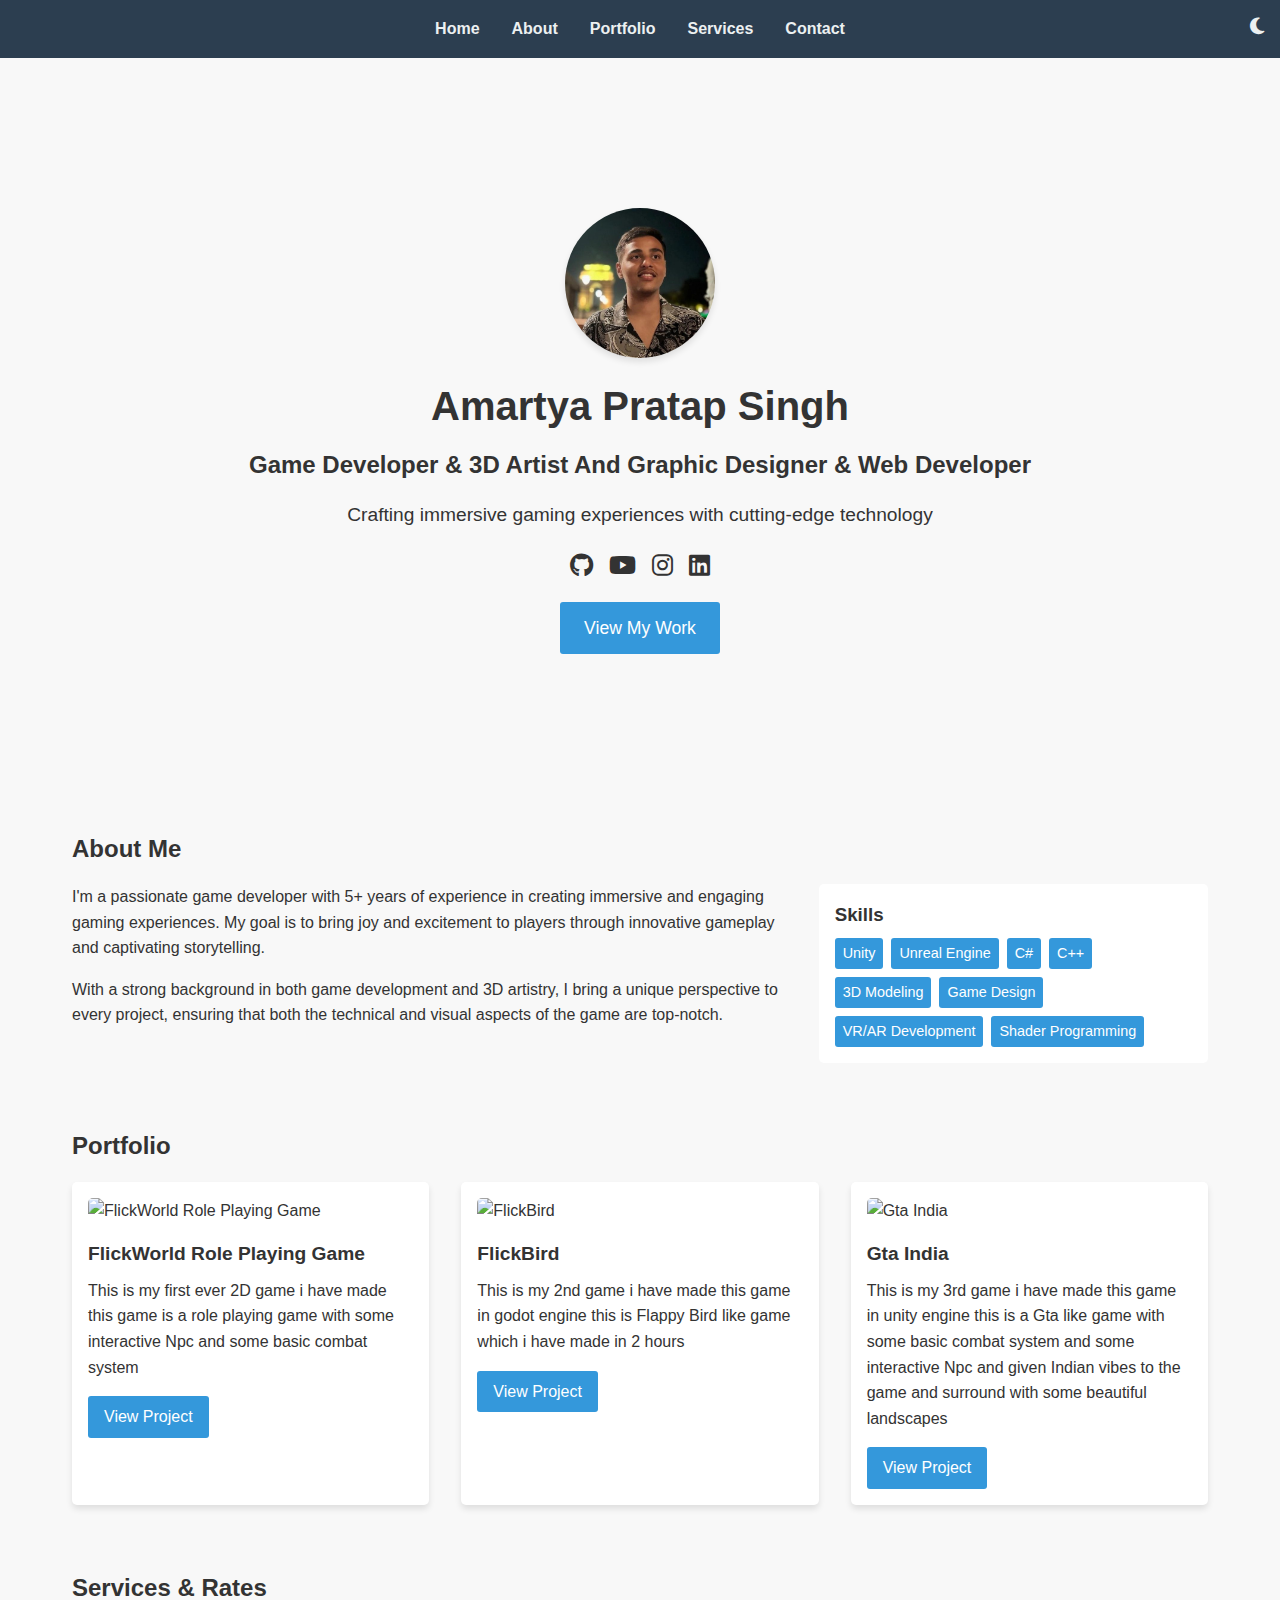
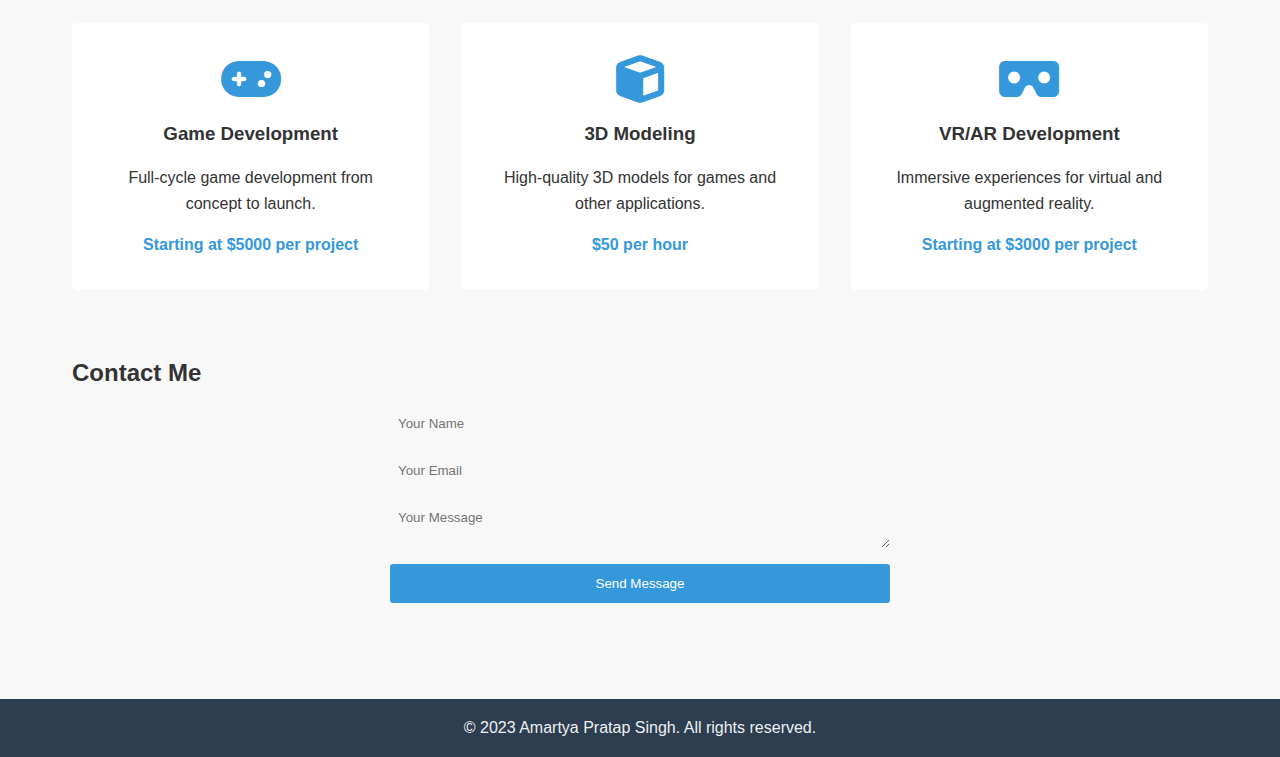
==== index.html @ 83cd5922 "Adding more Detail to my project 3" ====
<!DOCTYPE html>
<html lang="en">
<head>
    <meta charset="UTF-8">
    <meta name="viewport" content="width=device-width, initial-scale=1.0">
    <title>Amartya Pratap Singh - Game Developer</title>
    <link rel="stylesheet" href="styles.css">
    <link rel="stylesheet" href="https://cdnjs.cloudflare.com/ajax/libs/font-awesome/6.1.1/css/all.min.css">
</head>
<body>
    <header>
        <nav>
            <ul>
                <li><a href="#home">Home</a></li>
                <li><a href="#about">About</a></li>
                <li><a href="#portfolio">Portfolio</a></li>
                <li><a href="#services">Services</a></li>
                <li><a href="#contact">Contact</a></li>
            </ul>
        </nav>
        <button id="dark-mode-toggle" aria-label="Toggle dark mode">
            <i class="fas fa-moon"></i>
        </button>
    </header>

    <main>
        <section id="home">
            <div class="hero">
                <img src="amar.jpg" alt="Amartya Pratap Singh" class="profile-img">
                <h1>Amartya Pratap Singh</h1>
                <h2>Game Developer & 3D Artist And 
                    Graphic Designer &  Web Developer</h2>
                <p class="tagline">Crafting immersive gaming experiences with cutting-edge technology</p>
                <div class="social-icons">
                    <a href="https://github.com/Amartyapratapsingh" target="_blank"><i class="fab fa-github"></i></a>
                    <a href="https://www.youtube.com/@Dakamo_Games" target="_blank"><i class="fab fa-youtube"></i></a>
                    <a href="https://www.instagram.com/its_amartya_rajput_/" target="_blank"><i class="fab fa-instagram"></i></a>
                    <a href="#" target="_blank"><i class="fab fa-linkedin"></i></a>
                </div>
                <a href="#portfolio" class="btn cta-btn">View My Work</a>
            </div>
        </section>

        <section id="about">
            <h2>About Me</h2>
            <div class="about-content">
                <div class="about-text">
                    <p>I'm a passionate game developer with 5+ years of experience in creating immersive and engaging gaming experiences. My goal is to bring joy and excitement to players through innovative gameplay and captivating storytelling.</p>
                    <p>With a strong background in both game development and 3D artistry, I bring a unique perspective to every project, ensuring that both the technical and visual aspects of the game are top-notch.</p>
                </div>
                <div class="skills">
                    <h3>Skills</h3>
                    <ul>
                        <li>Unity</li>
                        <li>Unreal Engine</li>
                        <li>C#</li>
                        <li>C++</li>
                        <li>3D Modeling</li>
                        <li>Game Design</li>
                        <li>VR/AR Development</li>
                        <li>Shader Programming</li>
                    </ul>
                </div>
            </div>
        </section>

        <section id="portfolio">
            <h2>Portfolio</h2>
            <div class="project-grid">
                <div class="project">
                    <img src="https://img.youtube.com/vi/ZKdiHwu2f4U/sddefault.jpg" alt="FlickWorld Role Playing Game">
                    <h3>FlickWorld Role Playing Game</h3>
                    <p>This is my first ever 2D game i have made this game is a role playing game with some interactive Npc and some basic combat system</p>
                    <a href="flickworld.html" class="btn">View Project</a>
                </div>
                <div class="project">
                    <img src="https://img.youtube.com/vi/R4hfPCxzwcY/maxresdefault.jpg" alt="FlickBird">
                    <h3>FlickBird</h3>
                    <p>This is my 2nd game i have made this game in godot engine this is Flappy Bird like game which i have made in 2 hours </p>
                    <a href="flickbird.html" class="btn">View Project</a>
                </div>
                <div class="project">
                    <img src="https://img.youtube.com/vi/EHe2RUo9k1Y/maxresdefault.jpg" alt="Gta India">
                    <h3>Gta India</h3>
                    <p>This is my 3rd game i have made this game in unity engine this is a Gta like game with some basic combat system and some interactive Npc and given Indian vibes to the game and surround with some beautiful landscapes</p>
                    <a href="gtaindia.html" class="btn">View Project</a>
                </div>
            </div>
        </section>

        <section id="services">
            <h2>Services & Rates</h2>
            <div class="services-grid">
                <div class="service">
                    <i class="fas fa-gamepad"></i>
                    <h3>Game Development</h3>
                    <p>Full-cycle game development from concept to launch.</p>
                    <p class="rate">Starting at $5000 per project</p>
                </div>
                <div class="service">
                    <i class="fas fa-cube"></i>
                    <h3>3D Modeling</h3>
                    <p>High-quality 3D models for games and other applications.</p>
                    <p class="rate">$50 per hour</p>
                </div>
                <div class="service">
                    <i class="fas fa-vr-cardboard"></i>
                    <h3>VR/AR Development</h3>
                    <p>Immersive experiences for virtual and augmented reality.</p>
                    <p class="rate">Starting at $3000 per project</p>
                </div>
            </div>
        </section>

        <section id="contact">
            <h2>Contact Me</h2>
            <form id="contact-form" action="https://formspree.io/f/xoqgwkjv" method="POST">
                <input type="text" name="name" placeholder="Your Name" required>
                <input type="email" name="email" placeholder="Your Email" required>
                <textarea name="message" placeholder="Your Message" required></textarea>
                <button type="submit" class="btn">Send Message</button>
            </form>
        </section>
    </main>

    <footer>
        <p>&copy; 2023 Amartya Pratap Singh. All rights reserved.</p>
    </footer>

    <script src="script.js"></script>
</body>
</html>
---- styles.css ----
/* Reset and base styles */
* {
    margin: 0;
    padding: 0;
    box-sizing: border-box;
}

body {
    font-family: 'Segoe UI', Tahoma, Geneva, Verdana, sans-serif;
    line-height: 1.6;
    color: var(--text-color);
    background-color: var(--bg-color);
    transition: background-color 0.3s ease, color 0.3s ease;
}

/* Header and navigation */
header {
    background-color: var(--header-bg);
    color: var(--header-text);
    padding: 1rem 0;
    position: fixed;
    width: 100%;
    top: 0;
    z-index: 1000;
}

nav ul {
    display: flex;
    justify-content: center;
    list-style: none;
}

nav ul li {
    margin: 0 1rem;
}

nav ul li a {
    color: var(--header-text);
    text-decoration: none;
    font-weight: bold;
    transition: color 0.3s ease;
}

nav ul li a:hover {
    color: #3498db;
}

/* Main content */
main {
    max-width: 1200px;
    margin: 0 auto;
    padding: 6rem 2rem 2rem;
}

section {
    margin-bottom: 4rem;
}

h1, h2, h3 {
    margin-bottom: 1rem;
    color: var(--heading-color);
}

/* Home section */
#home {
    text-align: center;
    padding: 3rem 0;
}

.hero {
    display: flex;
    flex-direction: column;
    align-items: center;
}

.profile-img {
    width: 150px;
    height: 150px;
    border-radius: 50%;
    margin-bottom: 1rem;
    box-shadow: 0 4px 6px rgba(0, 0, 0, 0.1);
}

#home h1 {
    font-size: 2.5rem;
    margin-bottom: 0.5rem;
}

#home h2 {
    font-size: 1.5rem;
    color: var(--subheading-color);
    margin-bottom: 1rem;
}

.social-icons {
    display: flex;
    gap: 1rem;
}

.social-icons a {
    color: var(--heading-color);
    font-size: 1.5rem;
    transition: color 0.3s ease;
}

.social-icons a:hover {
    color: #3498db;
}

/* About section */
#about p {
    margin-bottom: 1rem;
}

.skills {
    background-color: var(--project-bg);
    padding: 1rem;
    border-radius: 5px;
}

.skills h3 {
    margin-bottom: 0.5rem;
}

.skills ul {
    display: flex;
    flex-wrap: wrap;
    gap: 0.5rem;
    list-style: none;
}

.skills li {
    background-color: #3498db;
    color: #fff;
    padding: 0.25rem 0.5rem;
    border-radius: 3px;
    font-size: 0.9rem;
}

/* Projects section */
.project-grid {
    display: grid;
    grid-template-columns: repeat(auto-fit, minmax(300px, 1fr));
    gap: 2rem;
}

.project {
    background-color: var(--project-bg);
    padding: 1rem;
    border-radius: 5px;
    box-shadow: 0 4px 6px var(--project-shadow);
    transition: transform 0.3s ease;
}

.project:hover {
    transform: translateY(-5px);
}

.project img {
    width: 100%;
    border-radius: 5px;
    margin-bottom: 1rem;
}

.project h3 {
    font-size: 1.2rem;
    margin-bottom: 0.5rem;
}

.project p {
    margin-bottom: 1rem;
    color: var(--text-color);
}

.btn {
    display: inline-block;
    background-color: #3498db;
    color: #ffffff;
    padding: 0.5rem 1rem;
    text-decoration: none;
    border-radius: 3px;
    transition: background-color 0.3s ease;
}

.btn:hover {
    background-color: #2980b9;
}

/* Contact form */
#contact-form {
    display: flex;
    flex-direction: column;
    max-width: 500px;
    margin: 0 auto;
}

#contact-form input,
#contact-form textarea {
    margin-bottom: 1rem;
    padding: 0.5rem;
    border: 1px solid var(--subheading-color);
    border-radius: 3px;
    font-family: inherit;
    background-color: var(--bg-color);
    color: var(--text-color);
}

#contact-form button {
    background-color: #3498db;
    color: #ffffff;
    padding: 0.75rem;
    border: none;
    border-radius: 3px;
    cursor: pointer;
    transition: background-color 0.3s ease;
}

#contact-form button:hover {
    background-color: #2980b9;
}

/* Footer */
footer {
    text-align: center;
    padding: 1rem 0;
    background-color: #2c3e50;
    color: #ecf0f1;
}

/* Responsive design */
@media (max-width: 768px) {
    nav ul {
        flex-direction: column;
        align-items: center;
    }

    nav ul li {
        margin: 0.5rem 0;
    }

    .project-grid {
        grid-template-columns: 1fr;
    }
}

/* Add these variables at the top of your CSS file */
:root {
    --bg-color: #f8f8f8;
    --text-color: #333;
    --header-bg: #2c3e50;
    --header-text: #ecf0f1;
    --project-bg: #fff;
    --project-shadow: rgba(0, 0, 0, 0.1);
}

/* Dark mode variables */
.dark-mode {
    --bg-color: #1a1a1a;
    --text-color: #f0f0f0;
    --header-bg: #1c2833;
    --header-text: #ffffff;
    --project-bg: #2c3e50;
    --project-shadow: rgba(255, 255, 255, 0.1);
    --heading-color: #ffffff;
    --subheading-color: #bdc3c7;
}

/* Add styles for the dark mode toggle button */
#dark-mode-toggle {
    background: none;
    border: none;
    color: var(--header-text);
    font-size: 1.2rem;
    cursor: pointer;
    position: absolute;
    top: 1rem;
    right: 1rem;
}

/* Add these new styles to your existing CSS file */

/* Home section */
#home .hero {
    display: flex;
    flex-direction: column;
    align-items: center;
    text-align: center;
    padding: 4rem 0;
}

.tagline {
    font-size: 1.2rem;
    color: var(--subheading-color);
    margin-bottom: 1rem;
}

.cta-btn {
    margin-top: 1rem;
    font-size: 1.1rem;
    padding: 0.75rem 1.5rem;
}

/* About section */
.about-content {
    display: flex;
    gap: 2rem;
}

.about-text {
    flex: 2;
}

.skills {
    flex: 1;
}

/* Portfolio section */
.project {
    transition: transform 0.3s ease, box-shadow 0.3s ease;
}

.project:hover {
    transform: translateY(-10px);
    box-shadow: 0 10px 20px rgba(0, 0, 0, 0.2);
}

/* Services section */
.services-grid {
    display: grid;
    grid-template-columns: repeat(auto-fit, minmax(250px, 1fr));
    gap: 2rem;
}

.service {
    background-color: var(--project-bg);
    padding: 2rem;
    border-radius: 5px;
    text-align: center;
    transition: transform 0.3s ease;
}

.service:hover {
    transform: translateY(-5px);
}

.service i {
    font-size: 3rem;
    color: #3498db;
    margin-bottom: 1rem;
}

.rate {
    font-weight: bold;
    color: #3498db;
    margin-top: 1rem;
}

/* Responsive design */
@media (max-width: 768px) {
    .about-content {
        flex-direction: column;
    }

    .services-grid {
        grid-template-columns: 1fr;
    }
}

/* Add any additional styles you need to make the new sections look good */

/* Add these styles to your existing CSS file */

#project-details {
    max-width: 1000px;
    margin: 0 auto;
    padding: 2rem;
}

#project-details h1 {
    font-size: 2.5rem;
    margin-bottom: 1rem;
}

.project-info {
    margin-bottom: 2rem;
}

.project-info ul {
    list-style-type: none;
    padding: 0;
}

.project-info li {
    margin-bottom: 0.5rem;
}

.screenshots {
    display: grid;
    grid-template-columns: repeat(2, 1fr);
    gap: 1rem;
    margin-bottom: 2rem;
}

.screenshots img {
    width: 100%;
    height: auto;
    border-radius: 5px;
}

.video-container {
    position: relative;
    padding-bottom: 56.25%; /* 16:9 aspect ratio */
    height: 0;
    overflow: hidden;
}

.video-container iframe {
    position: absolute;
    top: 0;
    left: 0;
    width: 100%;
    height: 100%;
}

@media (max-width: 768px) {
    .screenshots {
        grid-template-columns: 1fr;
    }
}
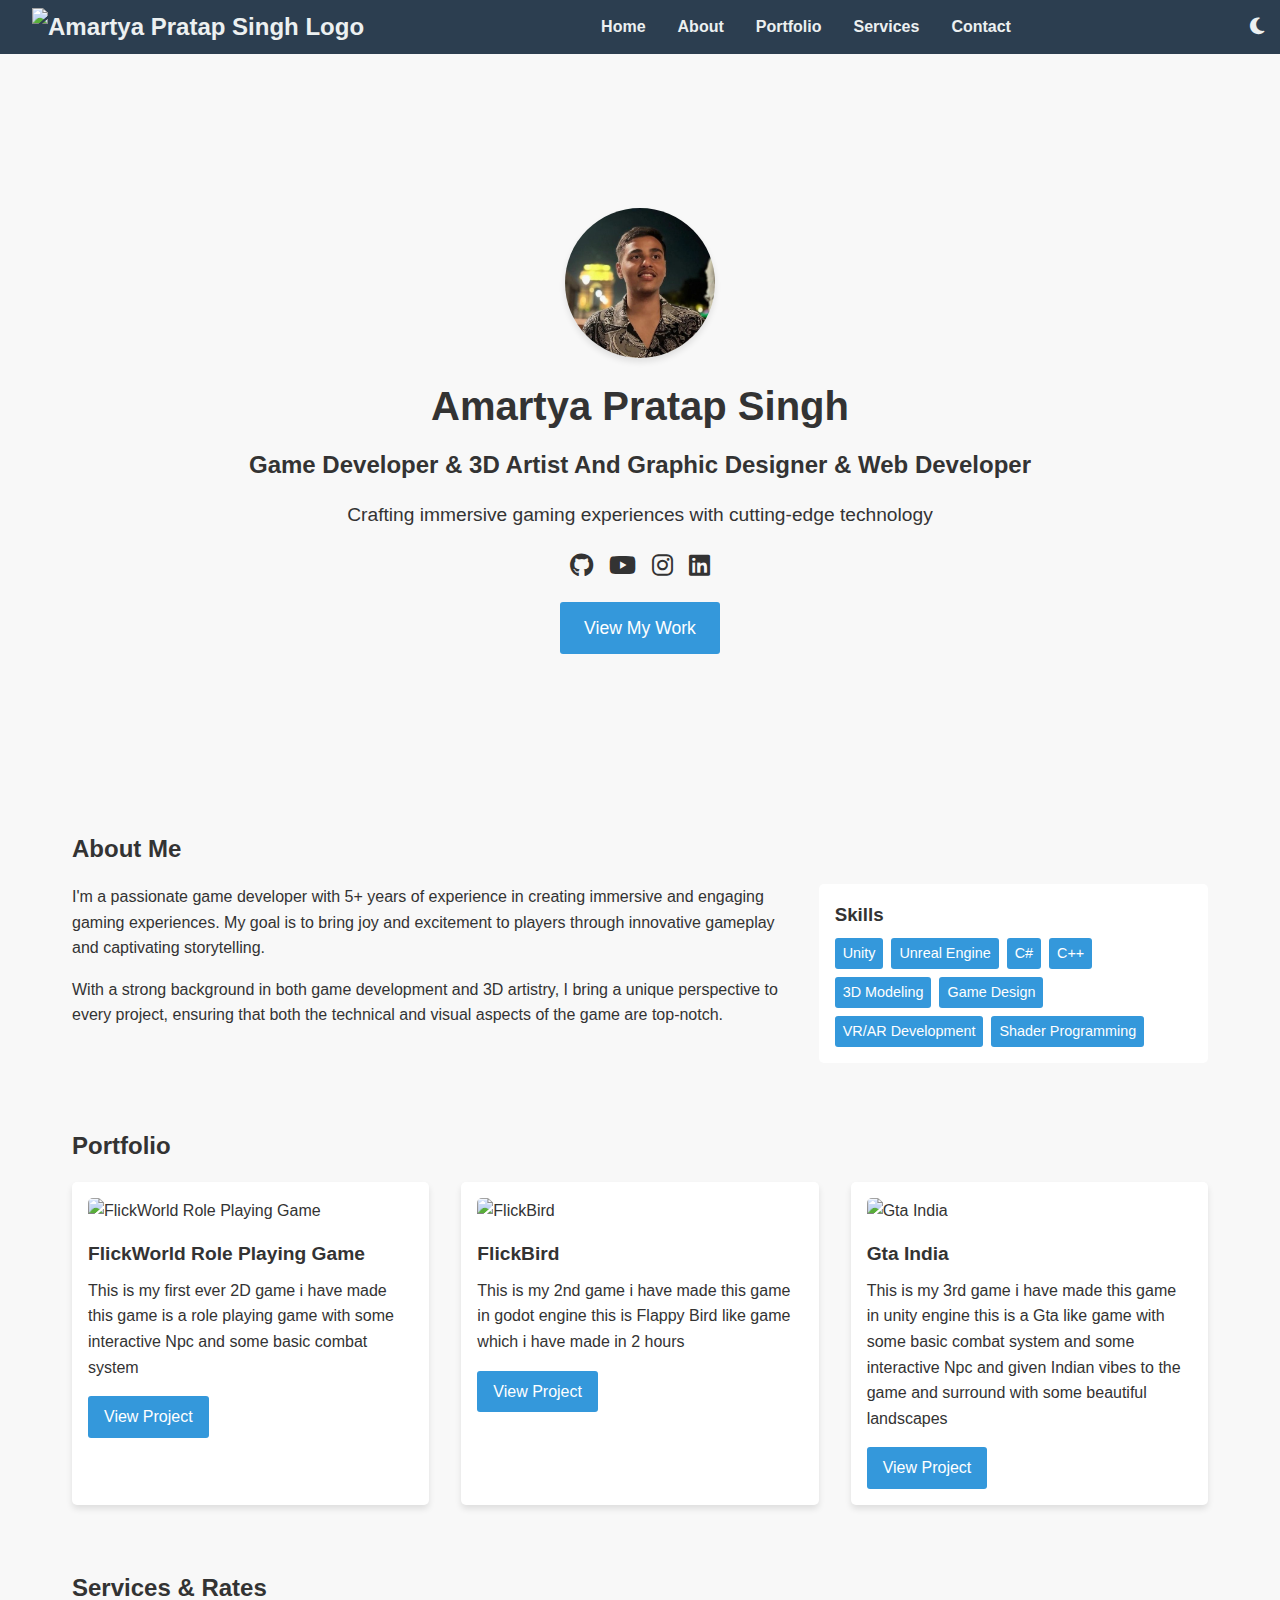
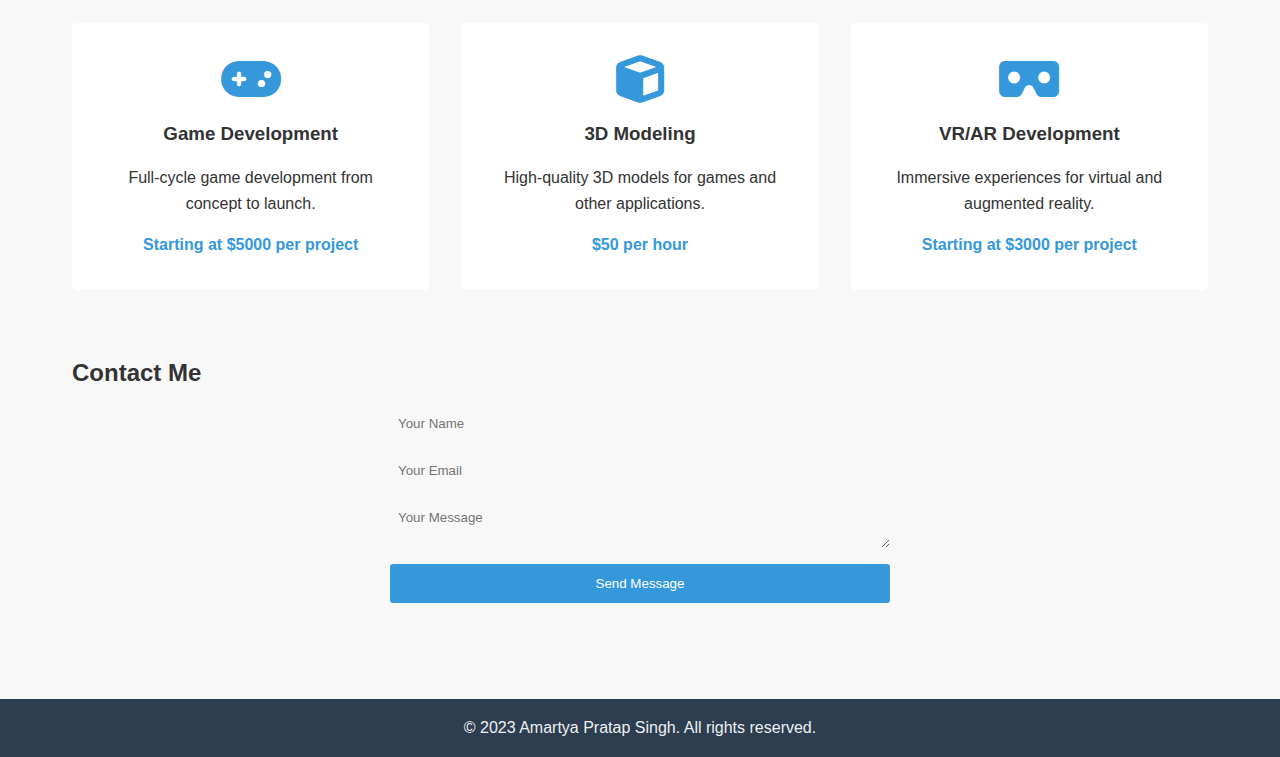
==== commit d020715e: "Adding logo" ====
--- a/index.html
+++ b/index.html
@@ -9,6 +9,11 @@
 </head>
 <body>
     <header>
+        <div class="logo-container">
+            <a href="index.html">
+                <img src="logo.png" alt="Amartya Pratap Singh Logo" class="logo">
+            </a>
+        </div>
         <nav>
             <ul>
                 <li><a href="#home">Home</a></li>
--- a/styles.css
+++ b/styles.css
@@ -22,6 +22,30 @@
     width: 100%;
     top: 0;
     z-index: 1000;
+    display: flex;
+    justify-content: space-between;
+    align-items: center;
+    padding: 0.5rem 2rem;
+}
+
+.logo-container {
+    flex: 0 0 auto;
+}
+
+.logo {
+    height: 40px;
+    width: auto;
+    transition: transform 0.3s ease;
+}
+
+.logo:hover {
+    transform: scale(1.1);
+}
+
+nav {
+    flex: 1;
+    display: flex;
+    justify-content: center;
 }
 
 nav ul {
@@ -240,6 +264,19 @@
 
     .project-grid {
         grid-template-columns: 1fr;
+    }
+
+    header {
+        flex-direction: column;
+        padding: 1rem;
+    }
+
+    .logo-container {
+        margin-bottom: 1rem;
+    }
+
+    nav {
+        width: 100%;
     }
 }
 
@@ -427,3 +464,23 @@
         grid-template-columns: 1fr;
     }
 }
+
+/* Alternative text-based logo (use if you don't have a logo image) */
+.logo-container a {
+    text-decoration: none;
+    color: var(--header-text);
+    font-size: 1.5rem;
+    font-weight: bold;
+    font-family: 'Arial', sans-serif;
+}
+
+.logo-container a span {
+    color: #3498db;
+}
+
+/* Add this to your HTML instead of the img tag if using text logo */
+<div class="logo-container">
+    <a href="index.html">
+        APS<span>Games</span>
+    </a>
+</div>
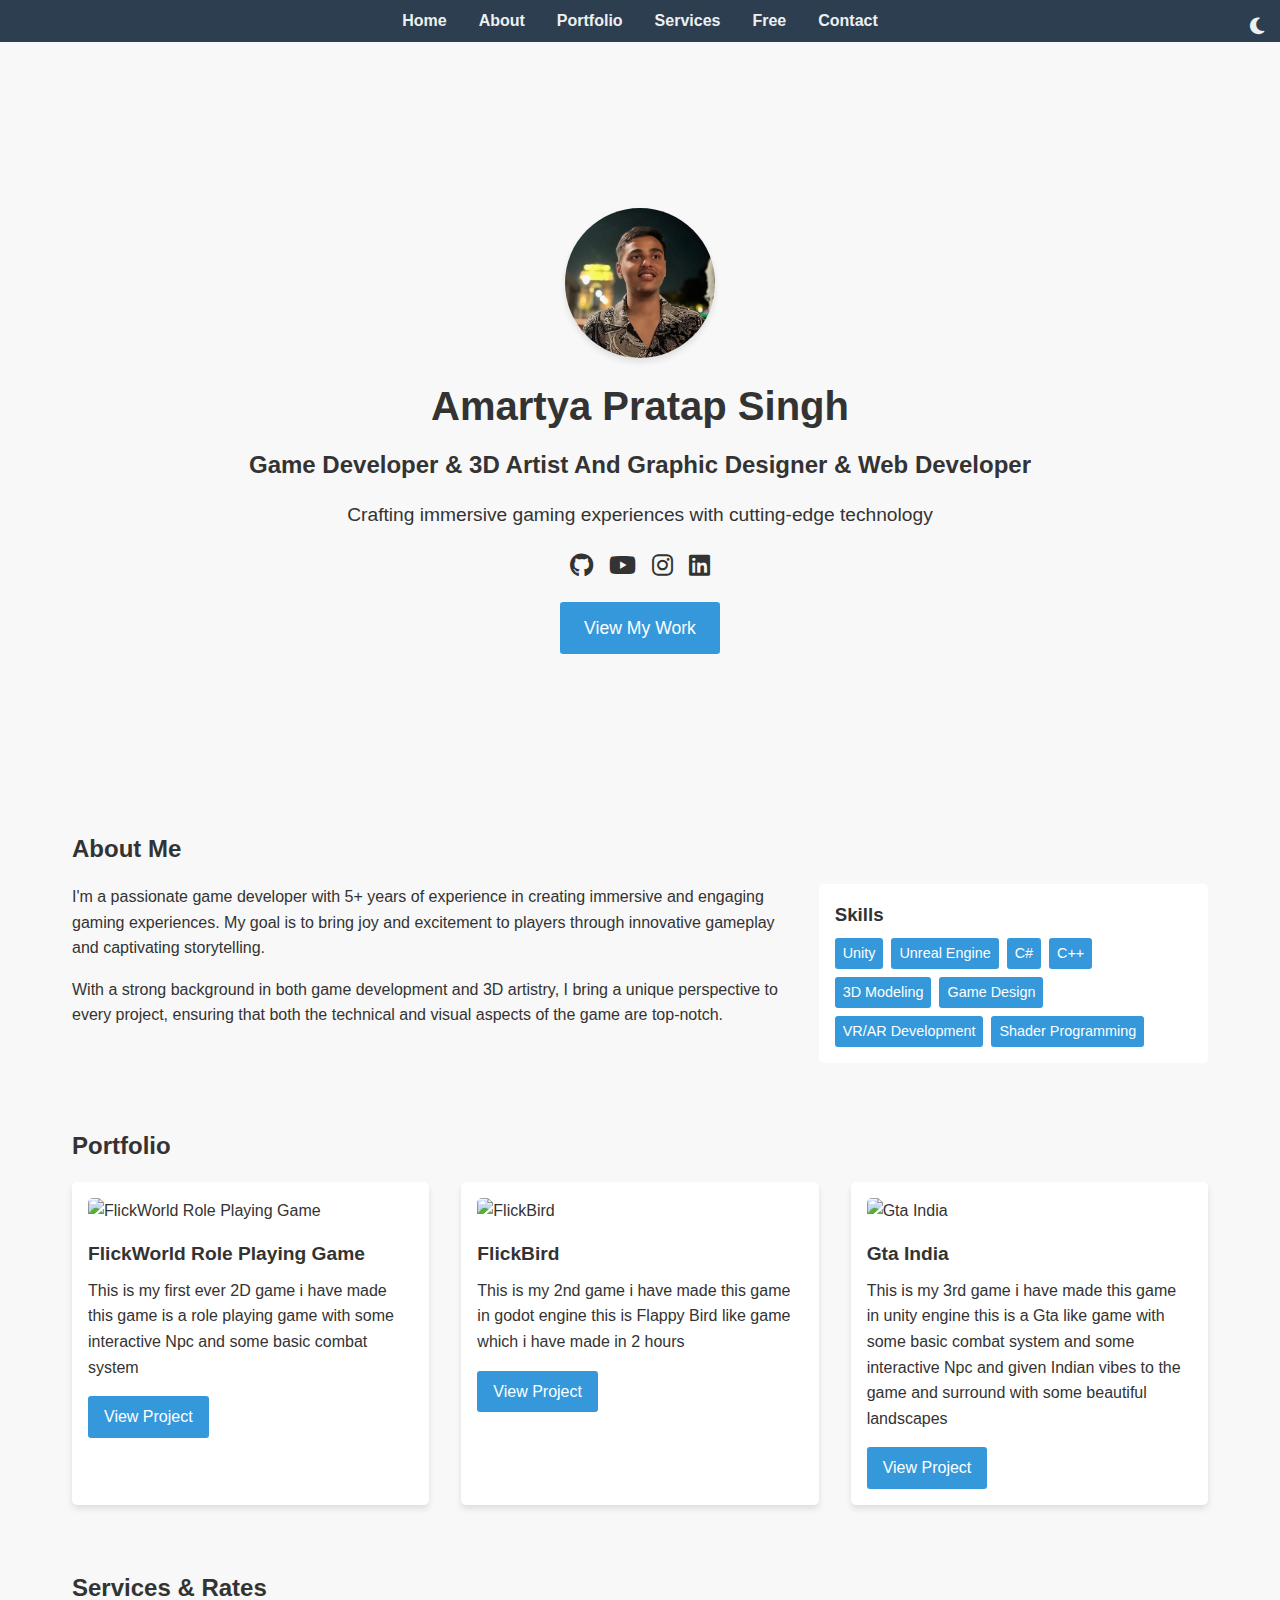
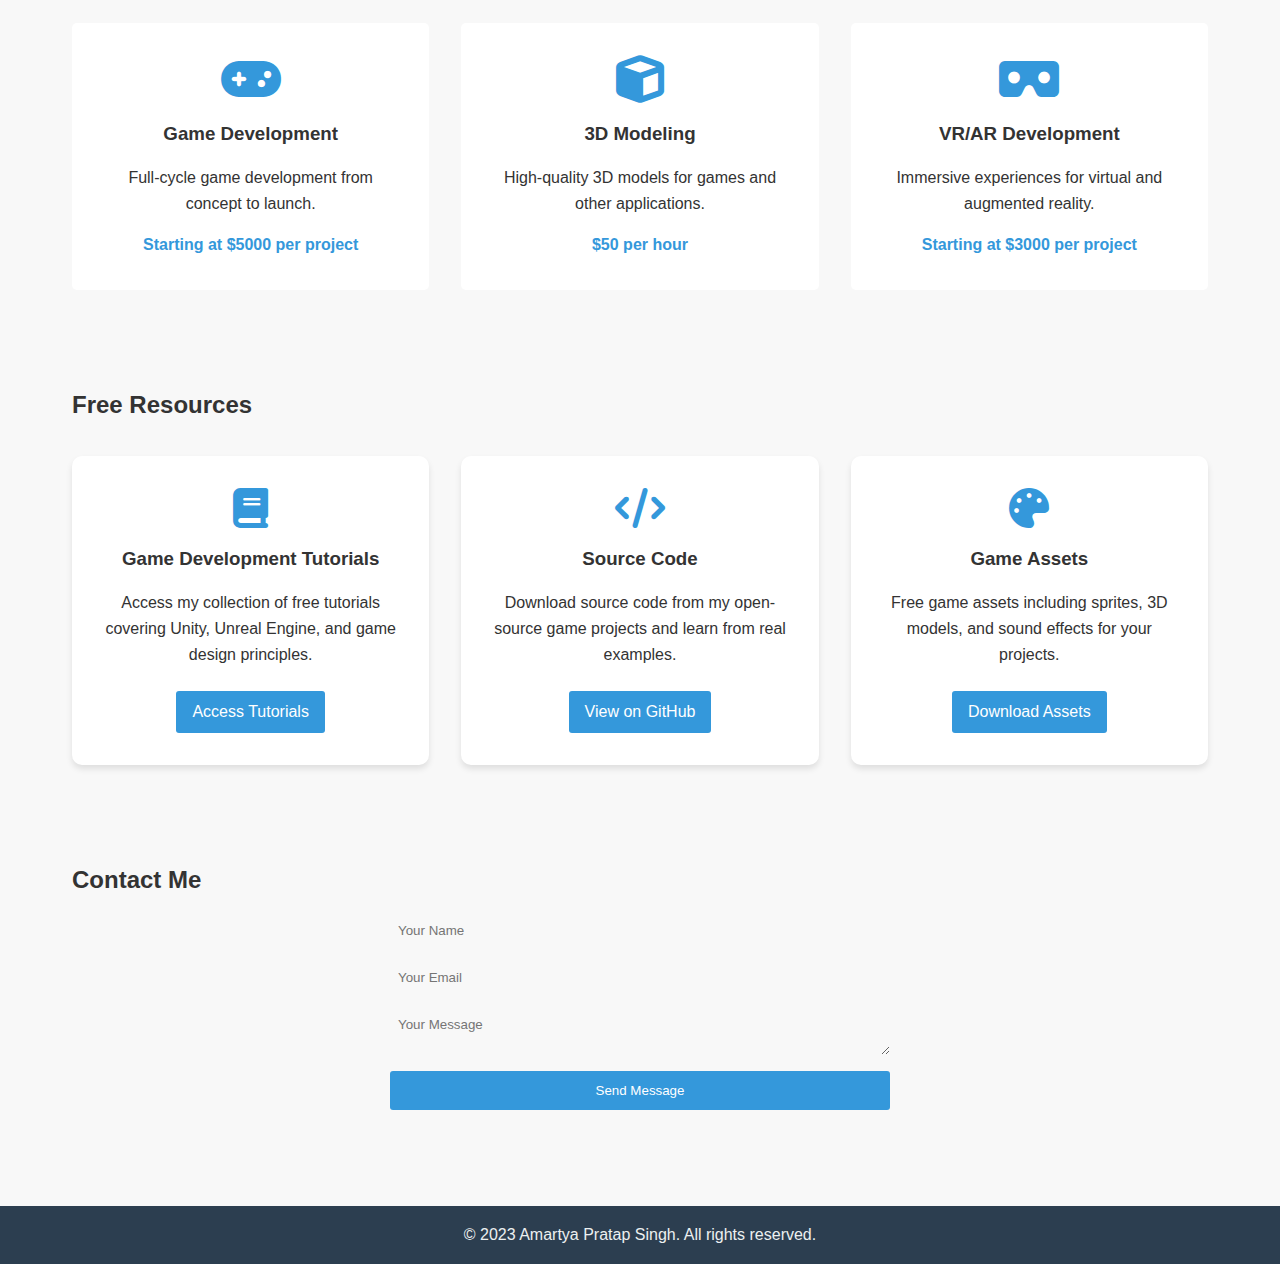
==== commit e3a35d68: "Adding new Section  and remove logo" ====
--- a/index.html
+++ b/index.html
@@ -9,17 +9,13 @@
 </head>
 <body>
     <header>
-        <div class="logo-container">
-            <a href="index.html">
-                <img src="logo.png" alt="Amartya Pratap Singh Logo" class="logo">
-            </a>
-        </div>
         <nav>
             <ul>
                 <li><a href="#home">Home</a></li>
                 <li><a href="#about">About</a></li>
                 <li><a href="#portfolio">Portfolio</a></li>
                 <li><a href="#services">Services</a></li>
+                <li><a href="#free">Free</a></li>
                 <li><a href="#contact">Contact</a></li>
             </ul>
         </nav>
@@ -117,6 +113,30 @@
             </div>
         </section>
 
+        <section id="free">
+            <h2>Free Resources</h2>
+            <div class="free-grid">
+                <div class="free-item">
+                    <i class="fas fa-book"></i>
+                    <h3>Game Development Tutorials</h3>
+                    <p>Access my collection of free tutorials covering Unity, Unreal Engine, and game design principles.</p>
+                    <a href="#" class="btn">Access Tutorials</a>
+                </div>
+                <div class="free-item">
+                    <i class="fas fa-code"></i>
+                    <h3>Source Code</h3>
+                    <p>Download source code from my open-source game projects and learn from real examples.</p>
+                    <a href="https://github.com/Amartyapratapsingh" class="btn">View on GitHub</a>
+                </div>
+                <div class="free-item">
+                    <i class="fas fa-palette"></i>
+                    <h3>Game Assets</h3>
+                    <p>Free game assets including sprites, 3D models, and sound effects for your projects.</p>
+                    <a href="#" class="btn">Download Assets</a>
+                </div>
+            </div>
+        </section>
+
         <section id="contact">
             <h2>Contact Me</h2>
             <form id="contact-form" action="https://formspree.io/f/xoqgwkjv" method="POST">
--- a/styles.css
+++ b/styles.css
@@ -26,20 +26,6 @@
     justify-content: space-between;
     align-items: center;
     padding: 0.5rem 2rem;
-}
-
-.logo-container {
-    flex: 0 0 auto;
-}
-
-.logo {
-    height: 40px;
-    width: auto;
-    transition: transform 0.3s ease;
-}
-
-.logo:hover {
-    transform: scale(1.1);
 }
 
 nav {
@@ -465,22 +451,67 @@
     }
 }
 
-/* Alternative text-based logo (use if you don't have a logo image) */
-.logo-container a {
+/* Free section */
+#free {
+    background-color: var(--bg-color);
+    padding: 2rem 0;
+}
+
+.free-grid {
+    display: grid;
+    grid-template-columns: repeat(auto-fit, minmax(250px, 1fr));
+    gap: 2rem;
+    margin-top: 2rem;
+}
+
+.free-item {
+    background-color: var(--project-bg);
+    padding: 2rem;
+    border-radius: 10px;
+    text-align: center;
+    transition: transform 0.3s ease, box-shadow 0.3s ease;
+    box-shadow: 0 4px 6px var(--project-shadow);
+}
+
+.free-item:hover {
+    transform: translateY(-5px);
+    box-shadow: 0 8px 15px var(--project-shadow);
+}
+
+.free-item i {
+    font-size: 2.5rem;
+    color: #3498db;
+    margin-bottom: 1rem;
+}
+
+.free-item h3 {
+    margin-bottom: 1rem;
+    color: var(--heading-color);
+}
+
+.free-item p {
+    margin-bottom: 1.5rem;
+    color: var(--text-color);
+}
+
+.free-item .btn {
+    display: inline-block;
+    background-color: #3498db;
+    color: #ffffff;
+    padding: 0.5rem 1rem;
     text-decoration: none;
-    color: var(--header-text);
-    font-size: 1.5rem;
-    font-weight: bold;
-    font-family: 'Arial', sans-serif;
-}
-
-.logo-container a span {
-    color: #3498db;
-}
-
-/* Add this to your HTML instead of the img tag if using text logo */
-<div class="logo-container">
-    <a href="index.html">
-        APS<span>Games</span>
-    </a>
-</div>
+    border-radius: 3px;
+    transition: background-color 0.3s ease;
+}
+
+.free-item .btn:hover {
+    background-color: #2980b9;
+}
+
+/* Update responsive styles */
+@media (max-width: 768px) {
+    .free-grid {
+        grid-template-columns: 1fr;
+        padding: 0 1rem;
+    }
+}
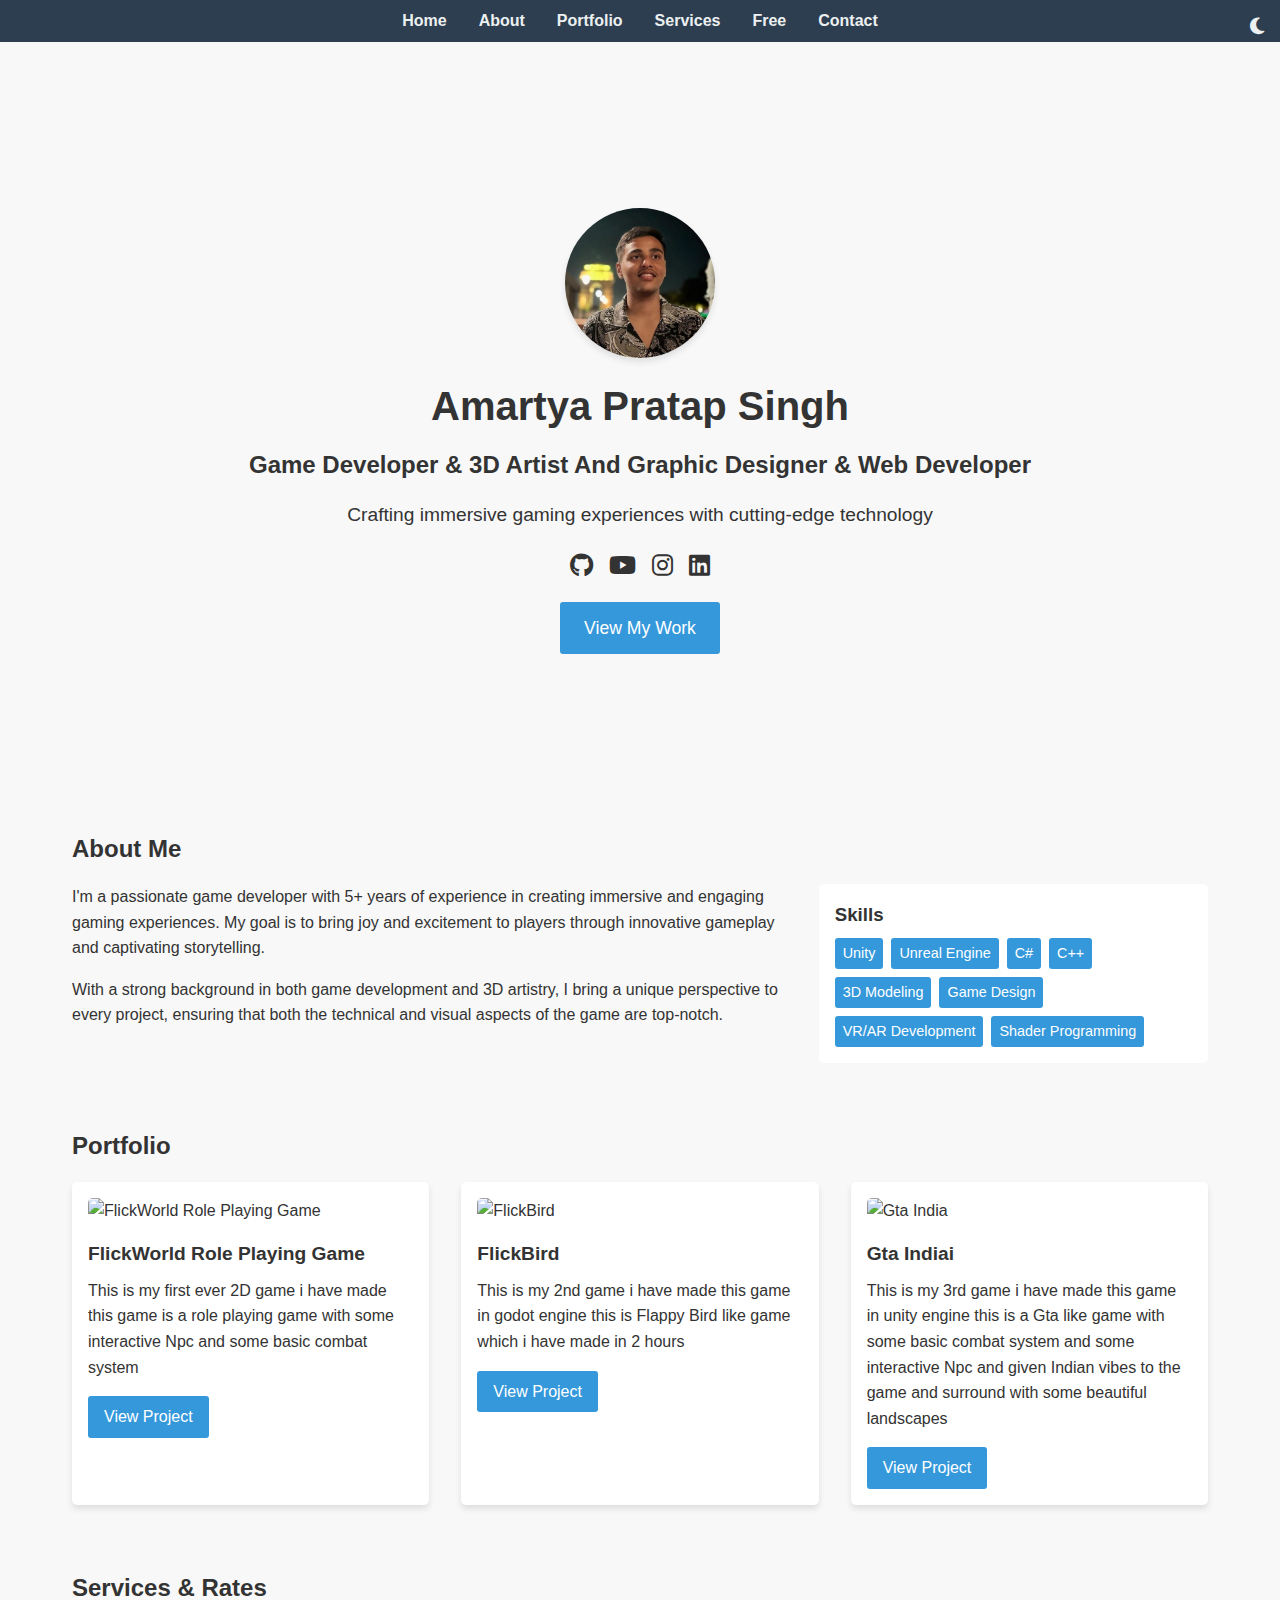
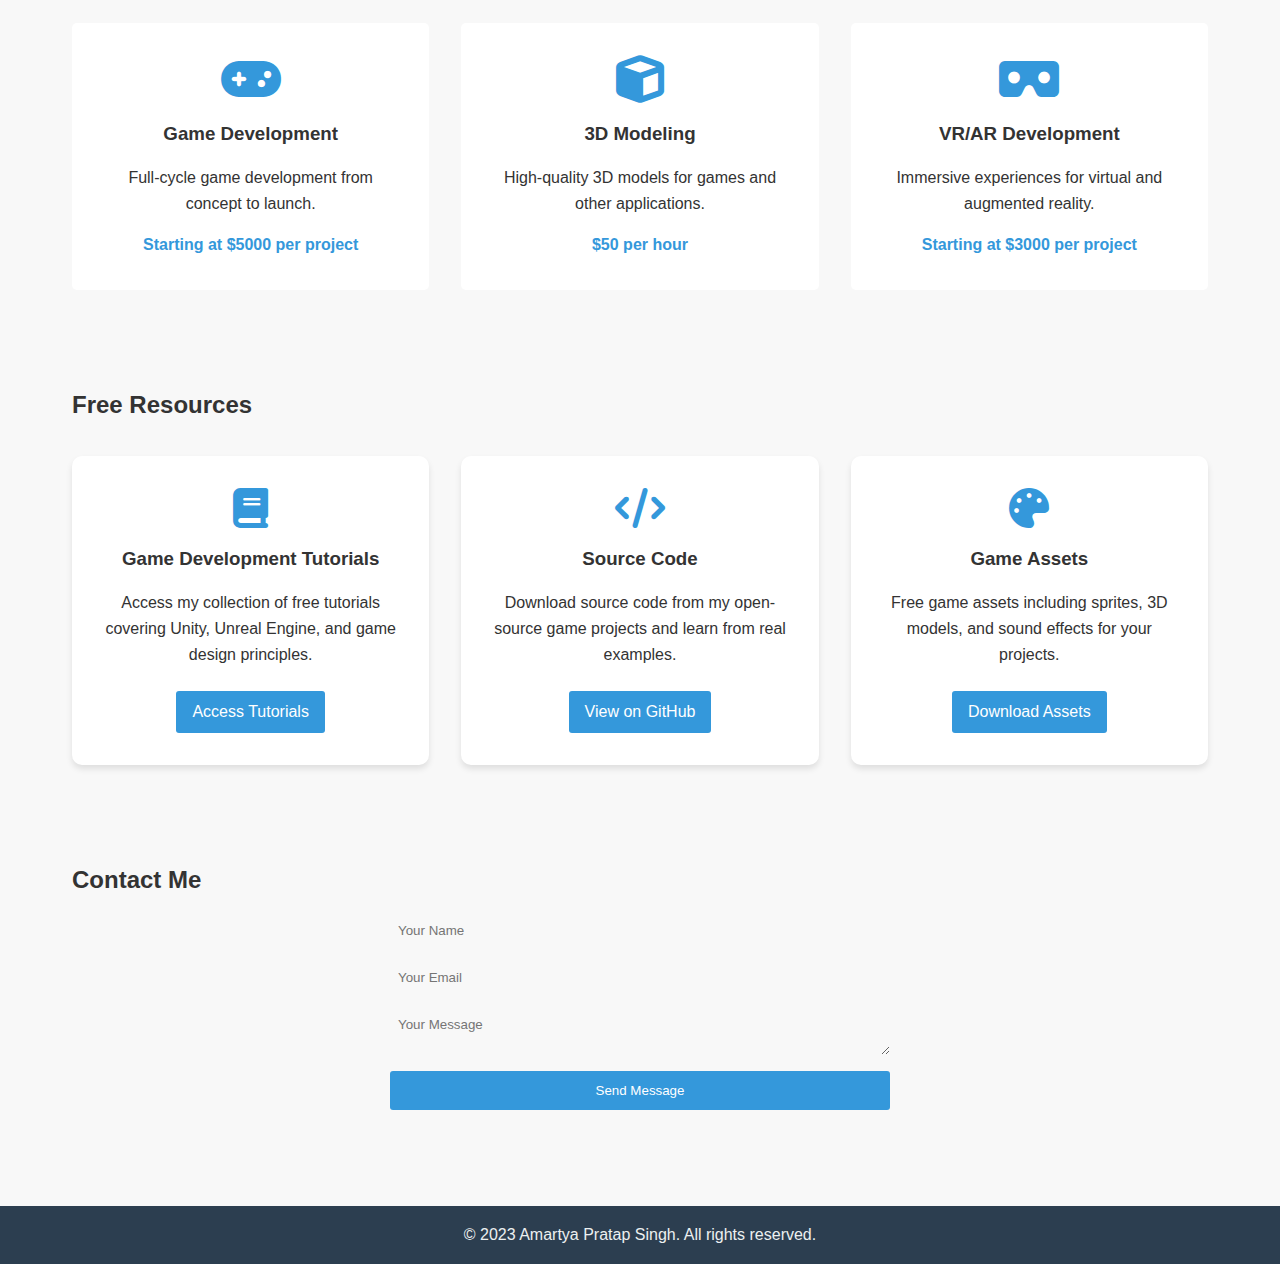
==== commit 05208037: "Updated  Sectino" ====
--- a/index.html
+++ b/index.html
@@ -82,7 +82,7 @@
                 </div>
                 <div class="project">
                     <img src="https://img.youtube.com/vi/EHe2RUo9k1Y/maxresdefault.jpg" alt="Gta India">
-                    <h3>Gta India</h3>
+                    <h3>Gta Indiai</h3>
                     <p>This is my 3rd game i have made this game in unity engine this is a Gta like game with some basic combat system and some interactive Npc and given Indian vibes to the game and surround with some beautiful landscapes</p>
                     <a href="gtaindia.html" class="btn">View Project</a>
                 </div>
@@ -120,7 +120,7 @@
                     <i class="fas fa-book"></i>
                     <h3>Game Development Tutorials</h3>
                     <p>Access my collection of free tutorials covering Unity, Unreal Engine, and game design principles.</p>
-                    <a href="#" class="btn">Access Tutorials</a>
+                    <a href="tutorials.html" class="btn">Access Tutorials</a>
                 </div>
                 <div class="free-item">
                     <i class="fas fa-code"></i>
@@ -132,7 +132,7 @@
                     <i class="fas fa-palette"></i>
                     <h3>Game Assets</h3>
                     <p>Free game assets including sprites, 3D models, and sound effects for your projects.</p>
-                    <a href="#" class="btn">Download Assets</a>
+                    <a href="assets.html" class="btn">Download Assets</a>
                 </div>
             </div>
         </section>
--- a/styles.css
+++ b/styles.css
@@ -515,3 +515,73 @@
         padding: 0 1rem;
     }
 }
+
+/* Tutorial page styles */
+.tutorial-grid {
+    display: grid;
+    grid-template-columns: repeat(auto-fit, minmax(300px, 1fr));
+    gap: 2rem;
+    margin-top: 2rem;
+}
+
+.tutorial-item {
+    background-color: var(--project-bg);
+    padding: 1rem;
+    border-radius: 10px;
+    box-shadow: 0 4px 6px var(--project-shadow);
+    transition: transform 0.3s ease;
+}
+
+.tutorial-item:hover {
+    transform: translateY(-5px);
+}
+
+.tutorial-item img {
+    width: 100%;
+    border-radius: 5px;
+    margin-bottom: 1rem;
+}
+
+/* Assets page styles */
+.assets-grid {
+    display: grid;
+    grid-template-columns: repeat(auto-fit, minmax(300px, 1fr));
+    gap: 2rem;
+    margin-top: 2rem;
+}
+
+.asset-item {
+    background-color: var(--project-bg);
+    padding: 1rem;
+    border-radius: 10px;
+    box-shadow: 0 4px 6px var(--project-shadow);
+    transition: transform 0.3s ease;
+}
+
+.asset-item:hover {
+    transform: translateY(-5px);
+}
+
+.asset-item img {
+    width: 100%;
+    border-radius: 5px;
+    margin-bottom: 1rem;
+}
+
+.asset-details {
+    list-style: none;
+    padding: 0;
+    margin: 1rem 0;
+}
+
+.asset-details li {
+    display: flex;
+    align-items: center;
+    gap: 0.5rem;
+    margin-bottom: 0.5rem;
+    color: var(--text-color);
+}
+
+.asset-details i {
+    color: #3498db;
+}
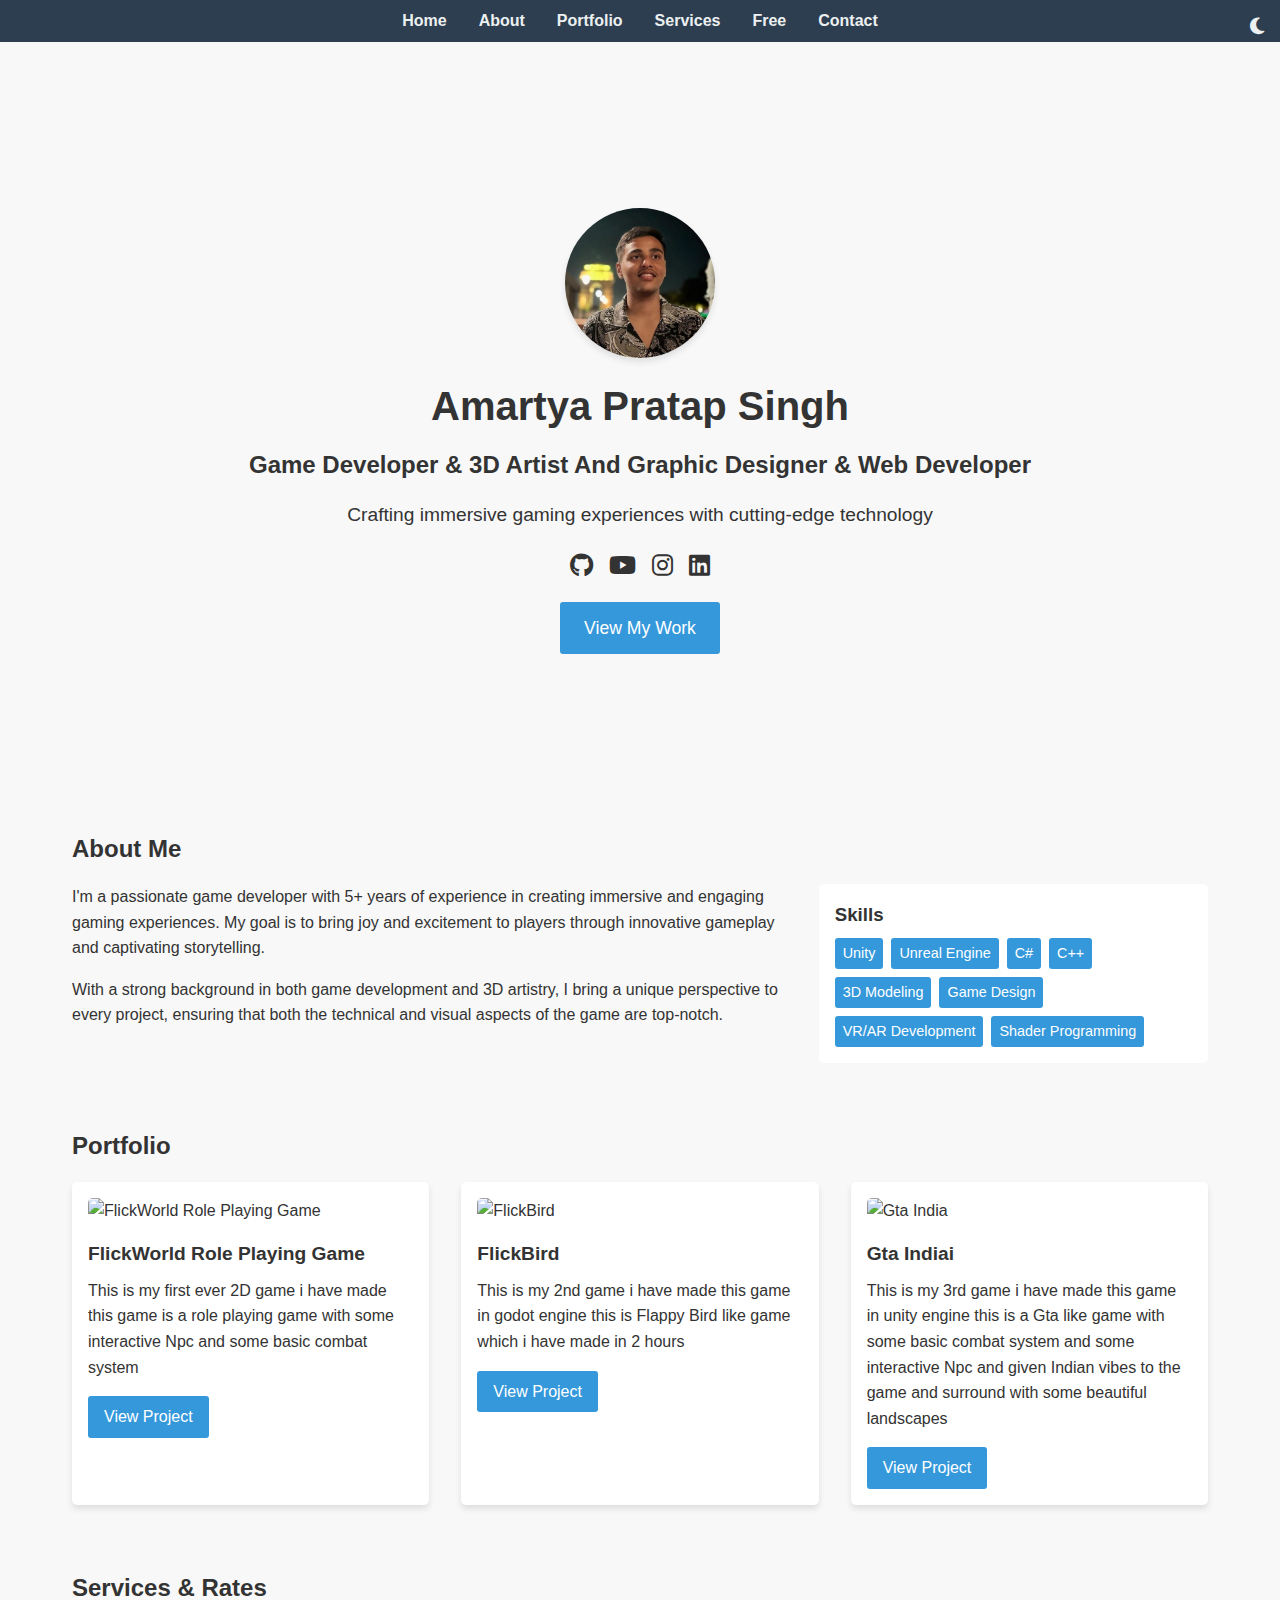
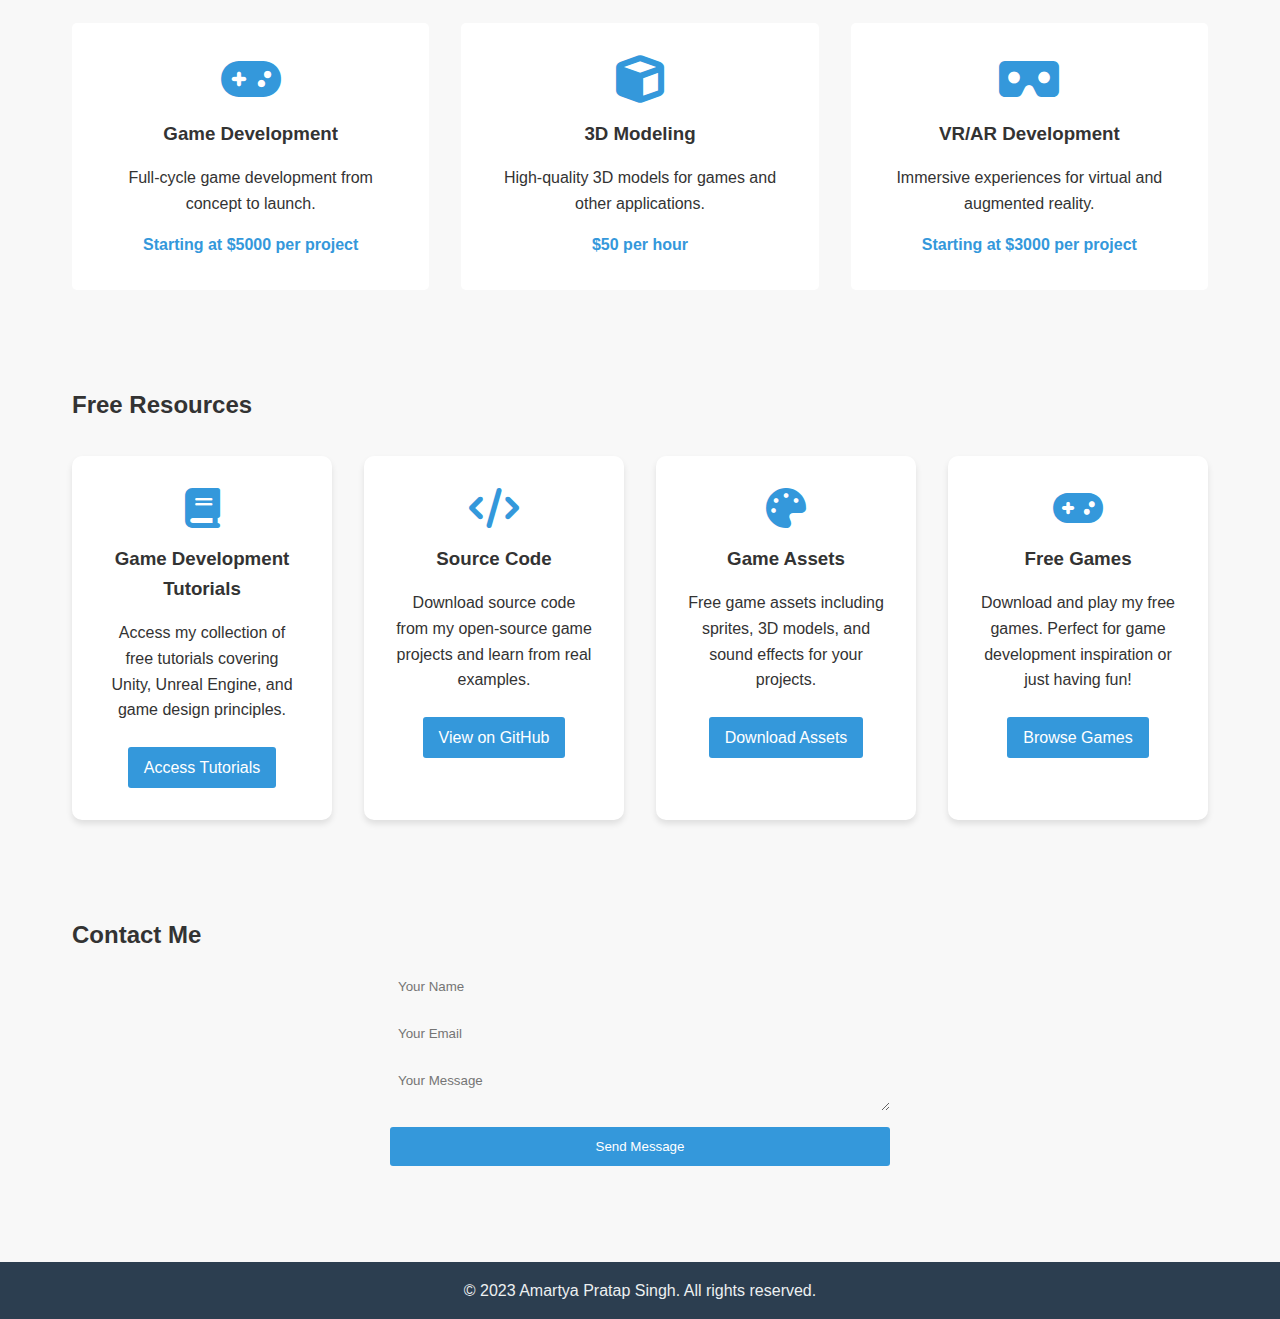
==== commit 5872e48e: "Free Game Section" ====
--- a/index.html
+++ b/index.html
@@ -134,6 +134,12 @@
                     <p>Free game assets including sprites, 3D models, and sound effects for your projects.</p>
                     <a href="assets.html" class="btn">Download Assets</a>
                 </div>
+                <div class="free-item">
+                    <i class="fas fa-gamepad"></i>
+                    <h3>Free Games</h3>
+                    <p>Download and play my free games. Perfect for game development inspiration or just having fun!</p>
+                    <a href="games.html" class="btn">Browse Games</a>
+                </div>
             </div>
         </section>
 
--- a/styles.css
+++ b/styles.css
@@ -585,3 +585,72 @@
 .asset-details i {
     color: #3498db;
 }
+
+/* Free Games page styles */
+.games-grid {
+    display: grid;
+    grid-template-columns: repeat(auto-fit, minmax(300px, 1fr));
+    gap: 2rem;
+    margin-top: 2rem;
+}
+
+.game-item {
+    background-color: var(--project-bg);
+    padding: 1.5rem;
+    border-radius: 10px;
+    box-shadow: 0 4px 6px var(--project-shadow);
+    transition: transform 0.3s ease;
+}
+
+.game-item:hover {
+    transform: translateY(-5px);
+}
+
+.game-item img {
+    width: 100%;
+    border-radius: 5px;
+    margin-bottom: 1rem;
+}
+
+.game-details {
+    margin: 1rem 0;
+    padding: 1rem;
+    background-color: var(--bg-color);
+    border-radius: 5px;
+}
+
+.game-details p {
+    margin-bottom: 0.5rem;
+}
+
+.game-description {
+    margin: 1rem 0;
+    color: var(--text-color);
+}
+
+.game-actions {
+    display: flex;
+    gap: 1rem;
+    margin-top: 1rem;
+}
+
+.btn-secondary {
+    background-color: transparent;
+    border: 2px solid #3498db;
+    color: var(--text-color);
+}
+
+.btn-secondary:hover {
+    background-color: #3498db;
+    color: #ffffff;
+}
+
+@media (max-width: 768px) {
+    .games-grid {
+        grid-template-columns: 1fr;
+    }
+    
+    .game-actions {
+        flex-direction: column;
+    }
+}
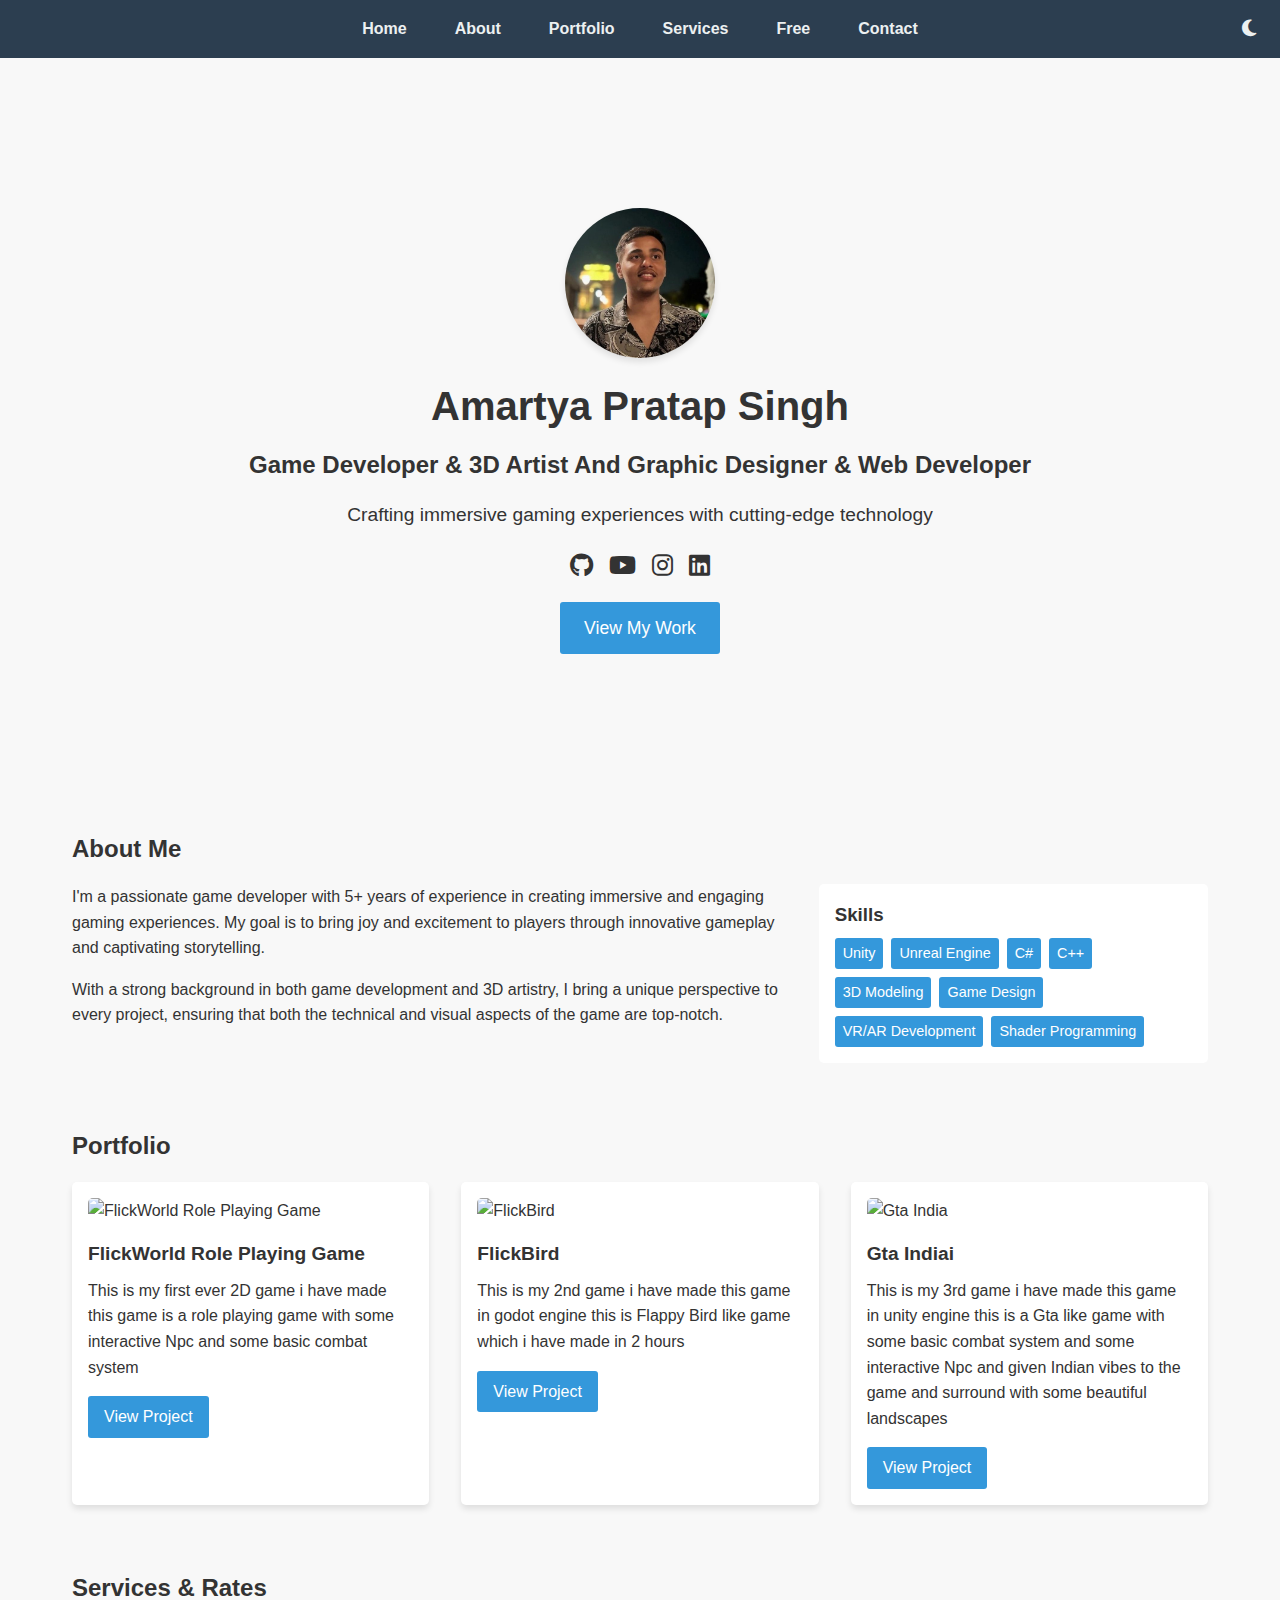
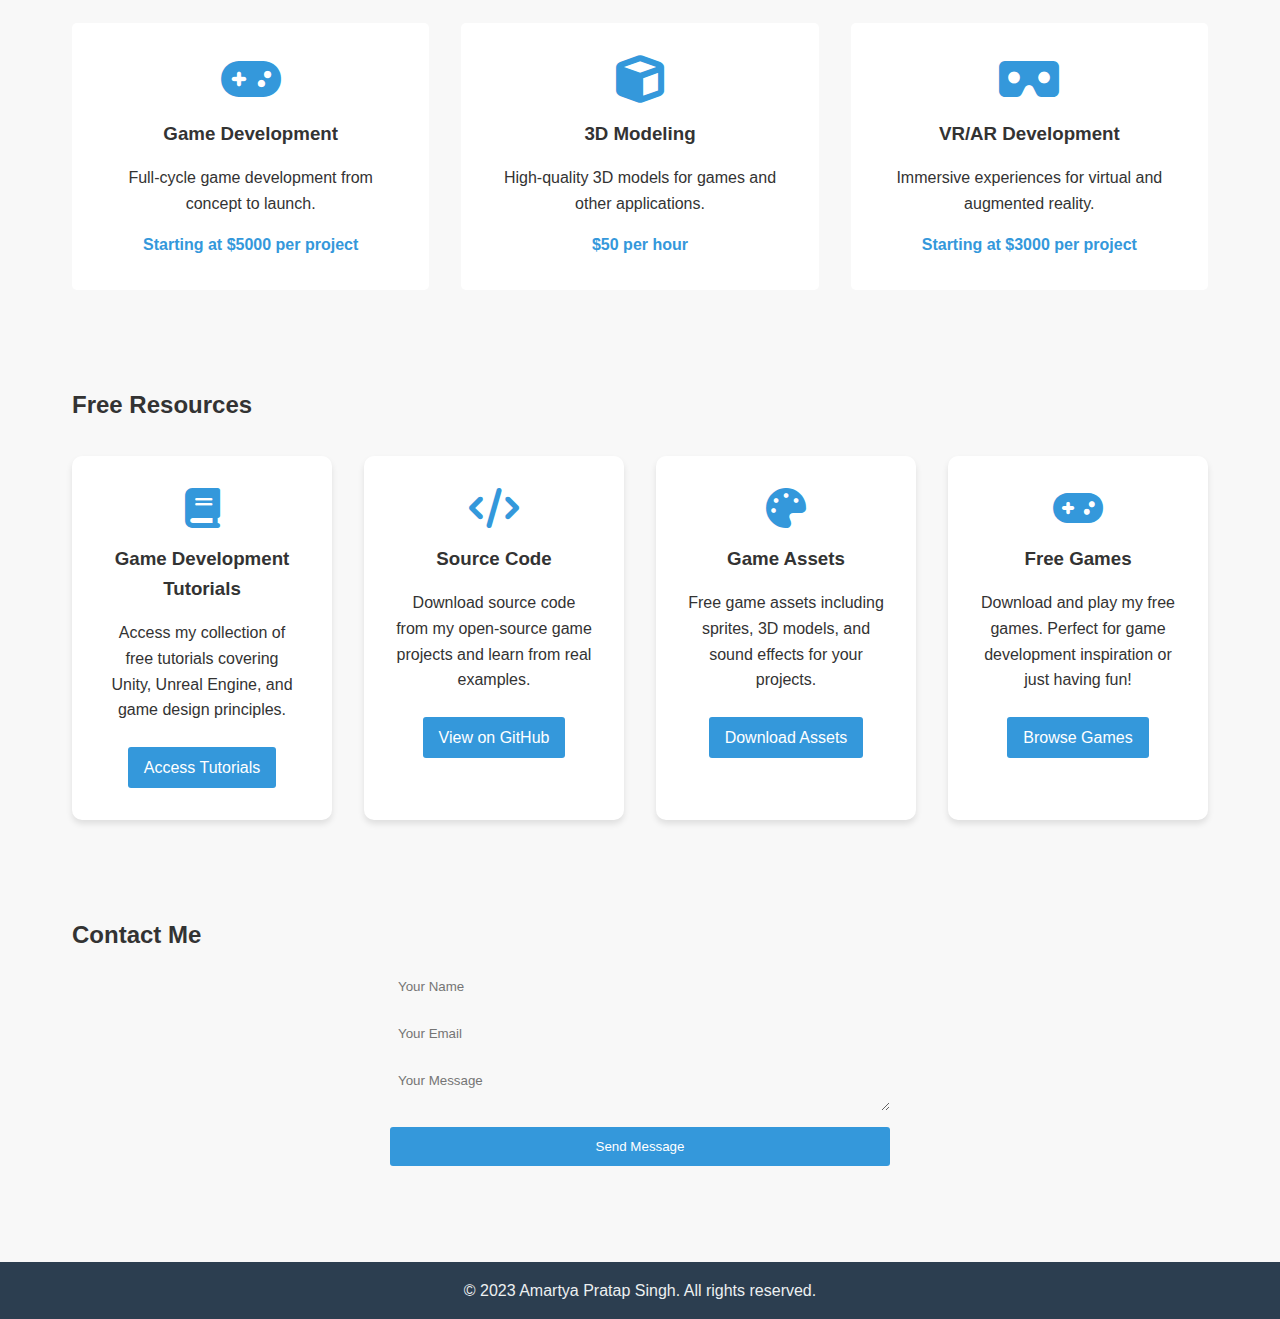
==== commit f4343e7f: "Adding a Web icon and phone header problem" ====
--- a/index.html
+++ b/index.html
@@ -4,6 +4,7 @@
     <meta charset="UTF-8">
     <meta name="viewport" content="width=device-width, initial-scale=1.0">
     <title>Amartya Pratap Singh - Game Developer</title>
+    <link rel="icon" type="image/x-icon" href="webicon.png">
     <link rel="stylesheet" href="styles.css">
     <link rel="stylesheet" href="https://cdnjs.cloudflare.com/ajax/libs/font-awesome/6.1.1/css/all.min.css">
 </head>
--- a/styles.css
+++ b/styles.css
@@ -17,15 +17,15 @@
 header {
     background-color: var(--header-bg);
     color: var(--header-text);
-    padding: 1rem 0;
+    padding: 1rem;
     position: fixed;
     width: 100%;
     top: 0;
+    left: 0;
     z-index: 1000;
     display: flex;
     justify-content: space-between;
     align-items: center;
-    padding: 0.5rem 2rem;
 }
 
 nav {
@@ -38,6 +38,8 @@
     display: flex;
     justify-content: center;
     list-style: none;
+    margin: 0;
+    padding: 0;
 }
 
 nav ul li {
@@ -49,6 +51,7 @@
     text-decoration: none;
     font-weight: bold;
     transition: color 0.3s ease;
+    padding: 0.5rem;
 }
 
 nav ul li a:hover {
@@ -290,14 +293,86 @@
 
 /* Add styles for the dark mode toggle button */
 #dark-mode-toggle {
+    position: absolute;
+    right: 1rem;
+    top: 50%;
+    transform: translateY(-50%);
     background: none;
     border: none;
     color: var(--header-text);
     font-size: 1.2rem;
     cursor: pointer;
+    padding: 0.5rem;
+    z-index: 1001;
+}
+
+/* Add hamburger menu for mobile */
+.menu-toggle {
+    display: none;
+    background: none;
+    border: none;
+    color: var(--header-text);
+    font-size: 1.5rem;
+    cursor: pointer;
+    padding: 0.5rem;
     position: absolute;
-    top: 1rem;
-    right: 1rem;
+    left: 1rem;
+    top: 50%;
+    transform: translateY(-50%);
+}
+
+/* Responsive styles */
+@media screen and (max-width: 768px) {
+    .menu-toggle {
+        display: block;
+        position: relative;
+        z-index: 1002;
+    }
+
+    nav ul {
+        position: fixed;
+        top: 0;
+        left: -100%;
+        width: 250px;
+        height: 100vh;
+        background-color: var(--header-bg);
+        flex-direction: column;
+        align-items: center;
+        padding-top: 4rem;
+        transition: left 0.3s ease;
+        z-index: 1001;
+    }
+
+    nav ul.active {
+        left: 0;
+    }
+
+    nav ul li {
+        margin: 1rem 0;
+    }
+
+    nav ul li a {
+        font-size: 1.1rem;
+    }
+
+    #dark-mode-toggle {
+        right: 1rem;
+    }
+
+    main {
+        padding-top: 4rem;
+    }
+}
+
+/* Add styles for smaller screens */
+@media screen and (max-width: 480px) {
+    nav ul {
+        width: 100%;
+    }
+
+    nav ul li a {
+        font-size: 1rem;
+    }
 }
 
 /* Add these new styles to your existing CSS file */
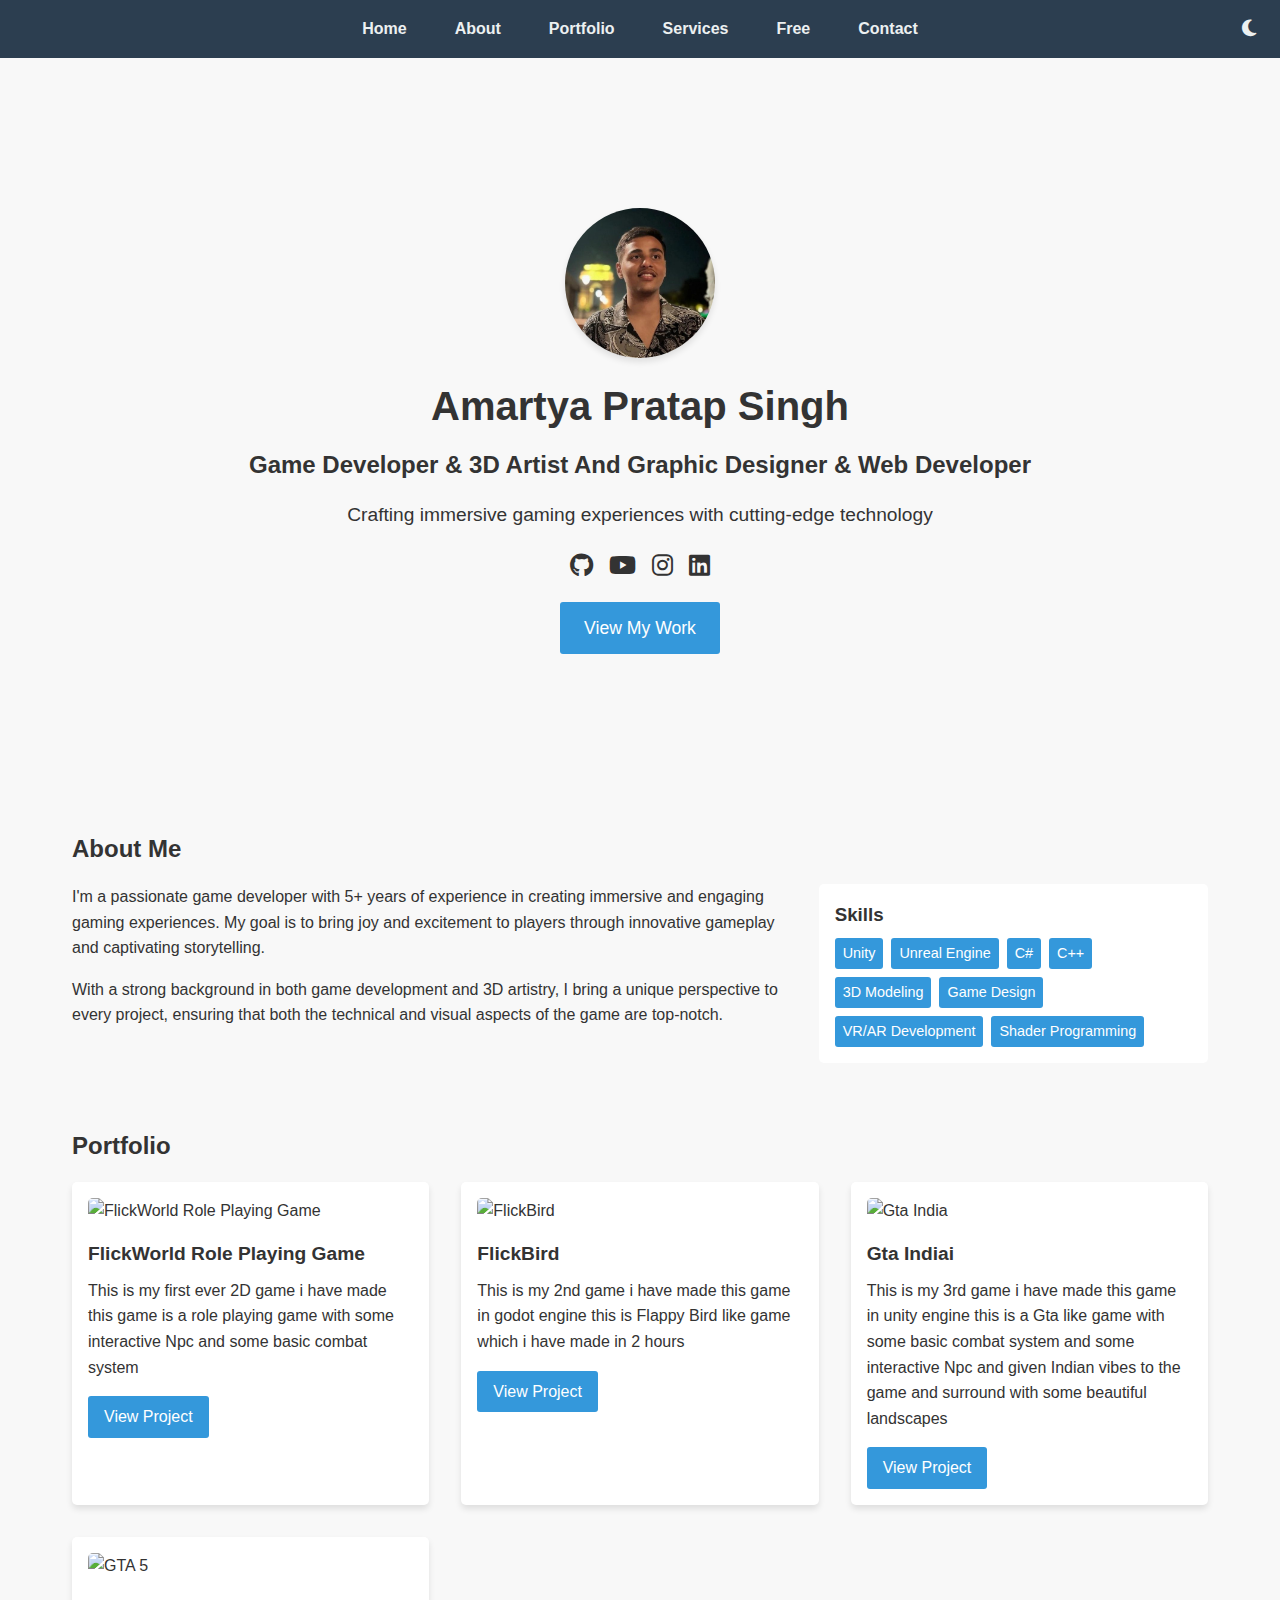
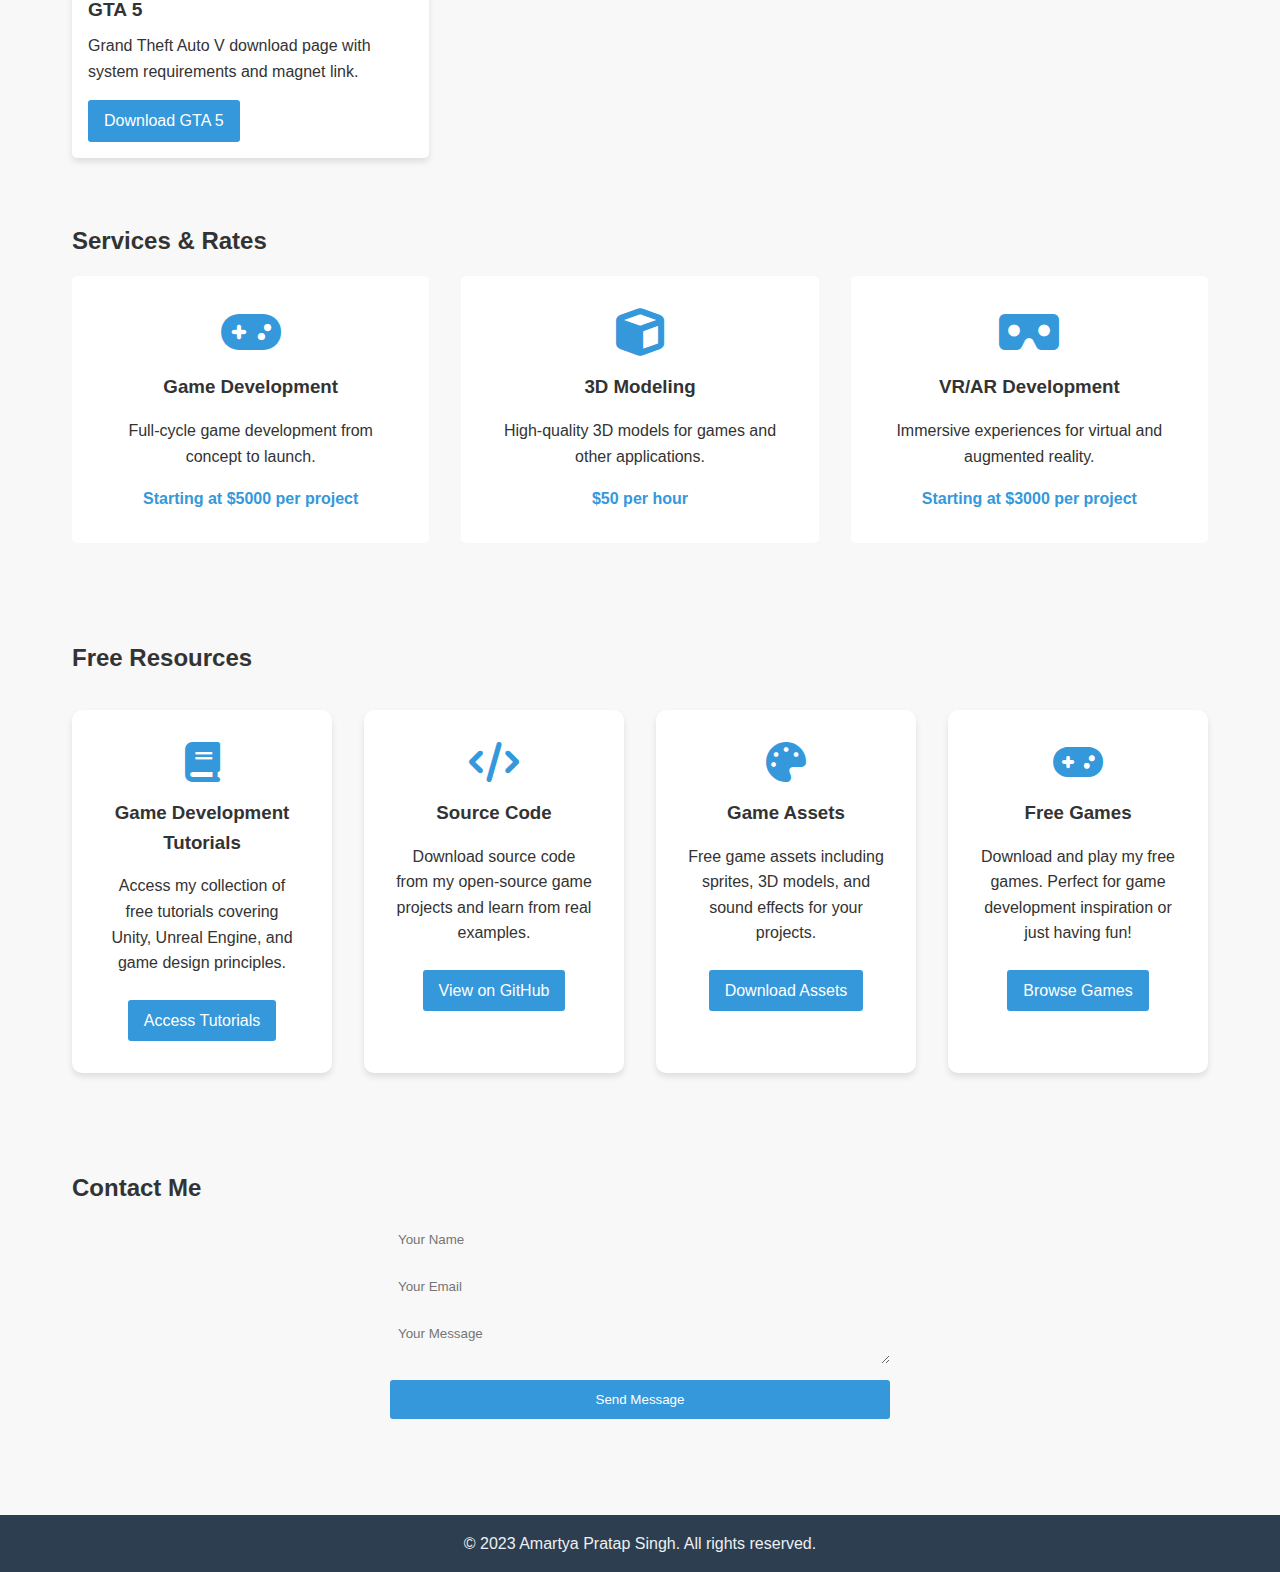
==== commit f35bef2e: "gta 5 torrent lin k" ====
--- a/index.html
+++ b/index.html
@@ -87,6 +87,12 @@
                     <p>This is my 3rd game i have made this game in unity engine this is a Gta like game with some basic combat system and some interactive Npc and given Indian vibes to the game and surround with some beautiful landscapes</p>
                     <a href="gtaindia.html" class="btn">View Project</a>
                 </div>
+                <div class="project">
+                    <img src="project-image.jpg" alt="GTA 5">
+                    <h3>GTA 5</h3>
+                    <p>Grand Theft Auto V download page with system requirements and magnet link.</p>
+                    <a href="gta5.html" class="btn">Download GTA 5</a>
+                </div>
             </div>
         </section>
 
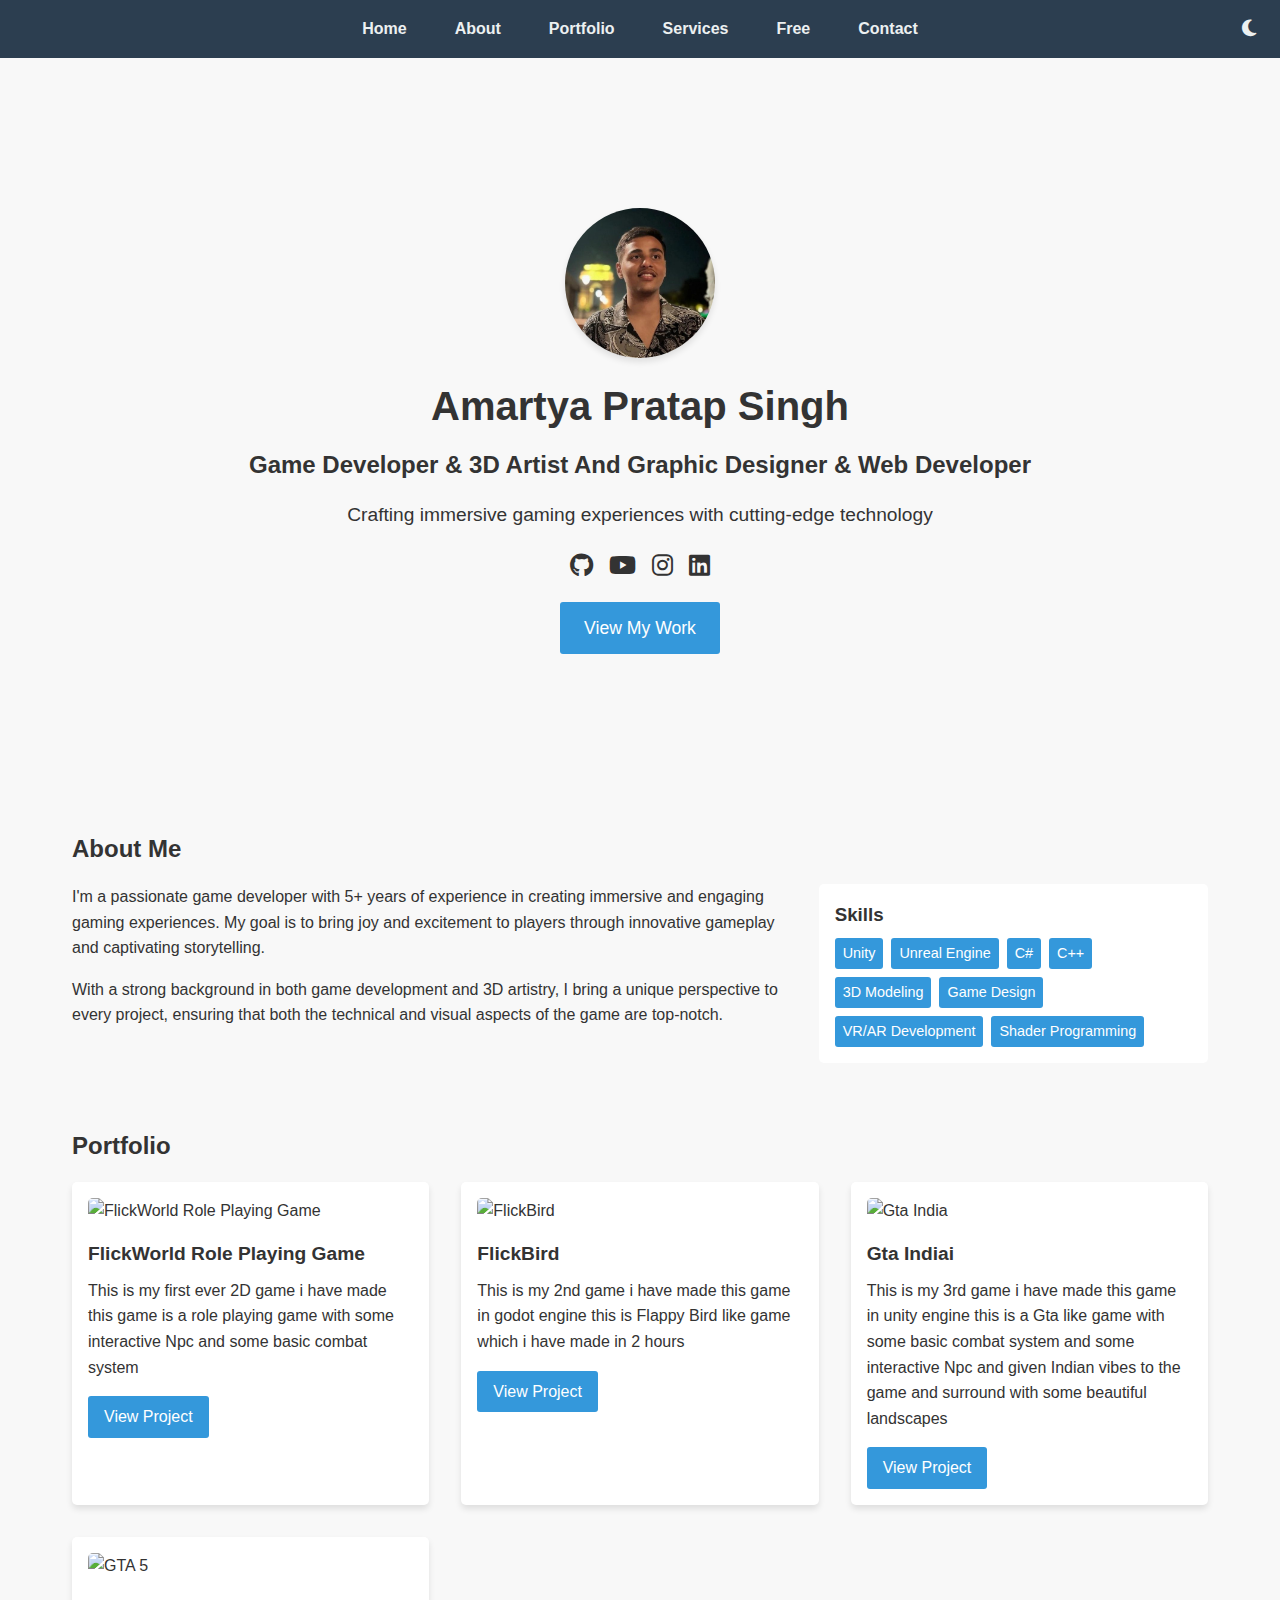
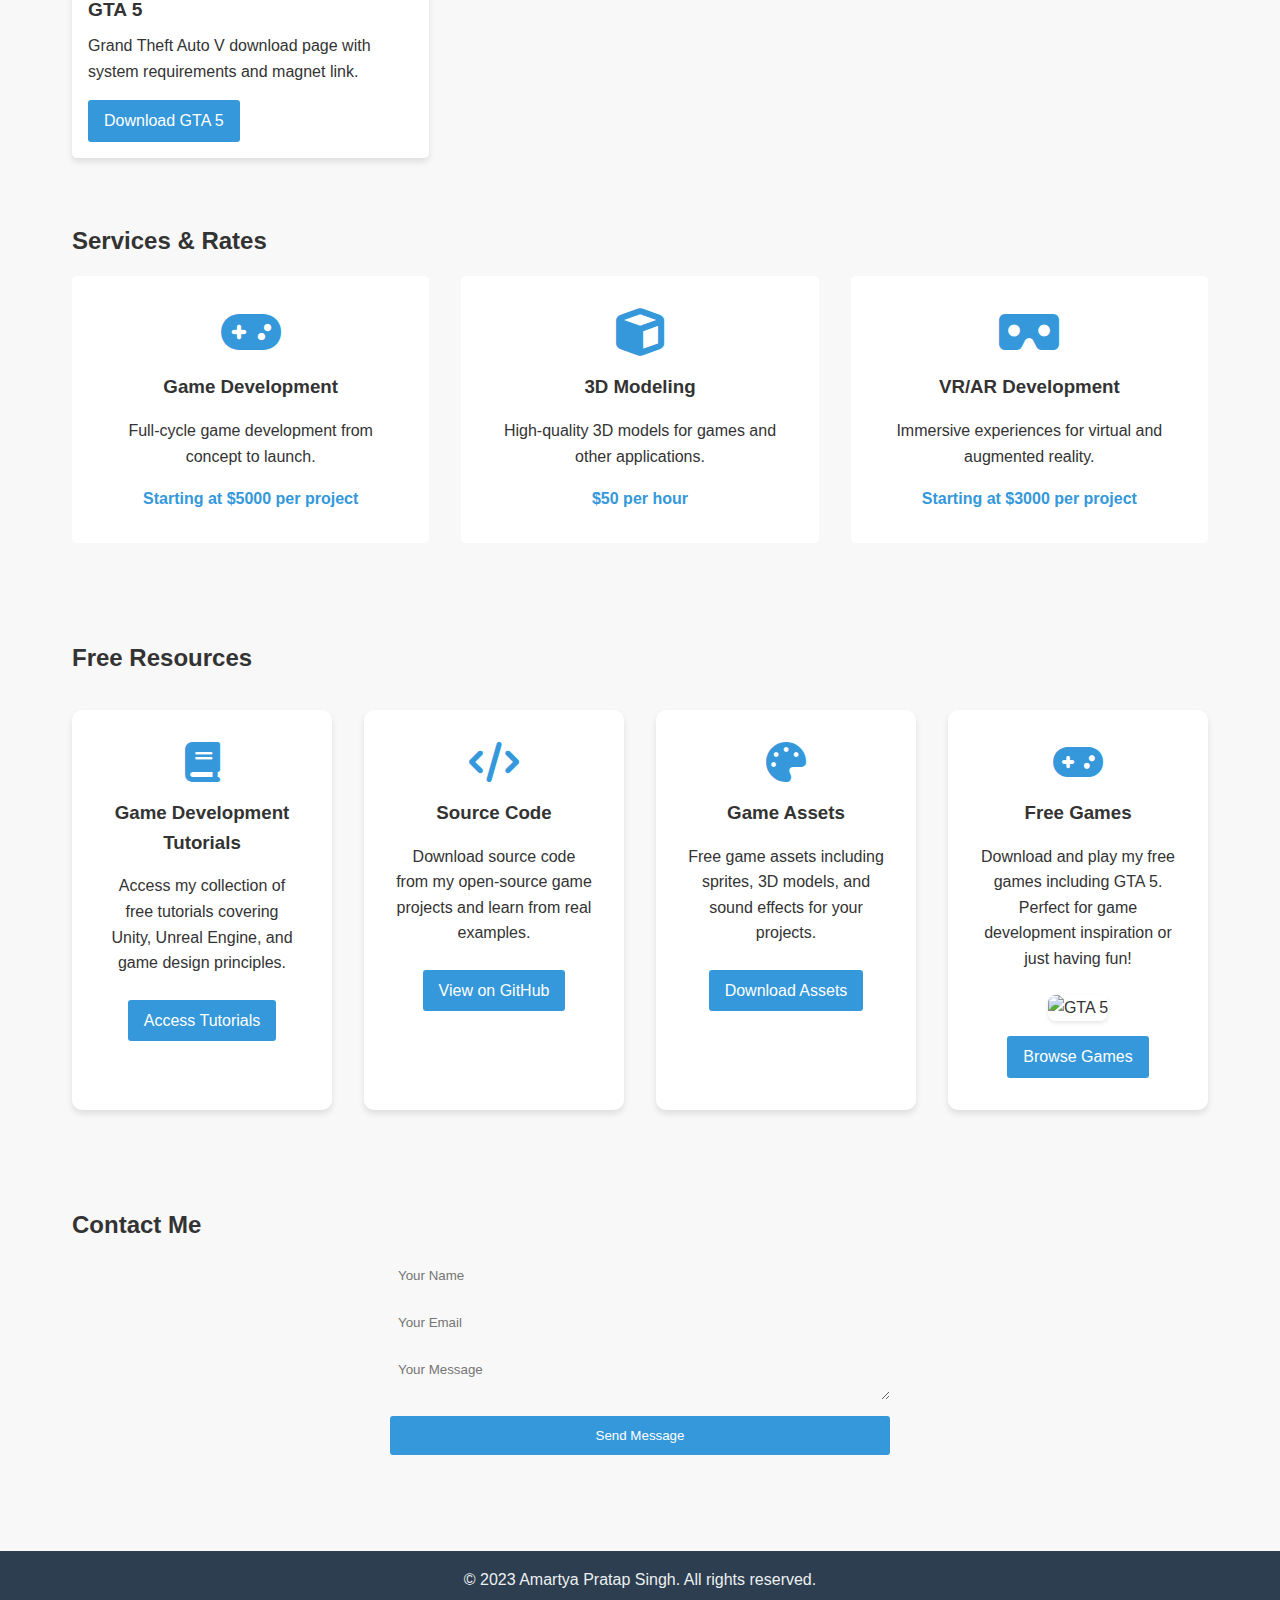
==== commit 25776866: "gta 5 image" ====
--- a/index.html
+++ b/index.html
@@ -88,7 +88,7 @@
                     <a href="gtaindia.html" class="btn">View Project</a>
                 </div>
                 <div class="project">
-                    <img src="project-image.jpg" alt="GTA 5">
+                    <img src="https://upload.wikimedia.org/wikipedia/en/a/a5/Grand_Theft_Auto_V.png" alt="GTA 5">
                     <h3>GTA 5</h3>
                     <p>Grand Theft Auto V download page with system requirements and magnet link.</p>
                     <a href="gta5.html" class="btn">Download GTA 5</a>
@@ -144,8 +144,11 @@
                 <div class="free-item">
                     <i class="fas fa-gamepad"></i>
                     <h3>Free Games</h3>
-                    <p>Download and play my free games. Perfect for game development inspiration or just having fun!</p>
-                    <a href="games.html" class="btn">Browse Games</a>
+                    <p>Download and play my free games including GTA 5. Perfect for game development inspiration or just having fun!</p>
+                    <div class="free-games-preview">
+                        <img src="https://upload.wikimedia.org/wikipedia/en/a/a5/Grand_Theft_Auto_V.png" alt="GTA 5" class="preview-img">
+                        <a href="games.html" class="btn">Browse Games</a>
+                    </div>
                 </div>
             </div>
         </section>
--- a/styles.css
+++ b/styles.css
@@ -729,3 +729,22 @@
         flex-direction: column;
     }
 }
+
+.free-games-preview {
+    display: flex;
+    flex-direction: column;
+    align-items: center;
+    gap: 15px;
+    margin-top: 15px;
+}
+
+.preview-img {
+    max-width: 200px;
+    border-radius: 8px;
+    box-shadow: 0 2px 4px rgba(0,0,0,0.1);
+    transition: transform 0.3s ease;
+}
+
+.preview-img:hover {
+    transform: scale(1.05);
+}
